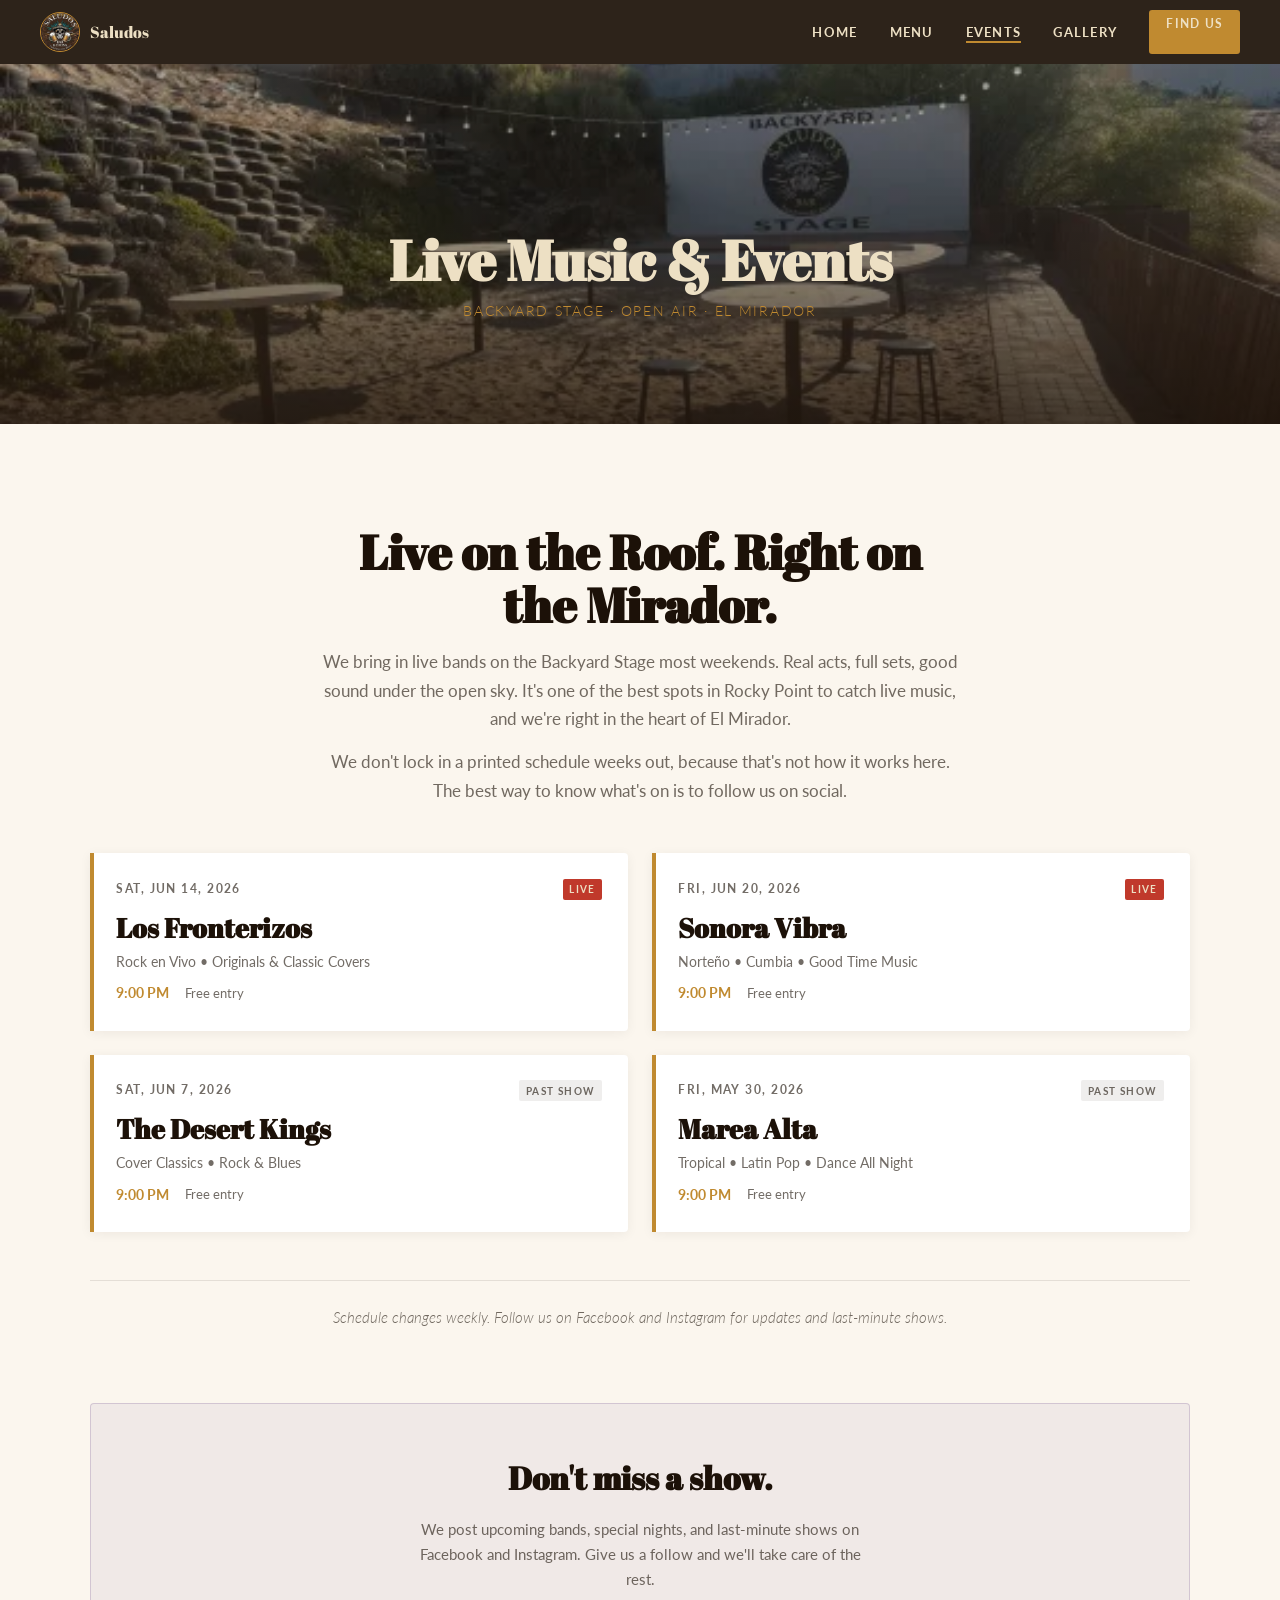
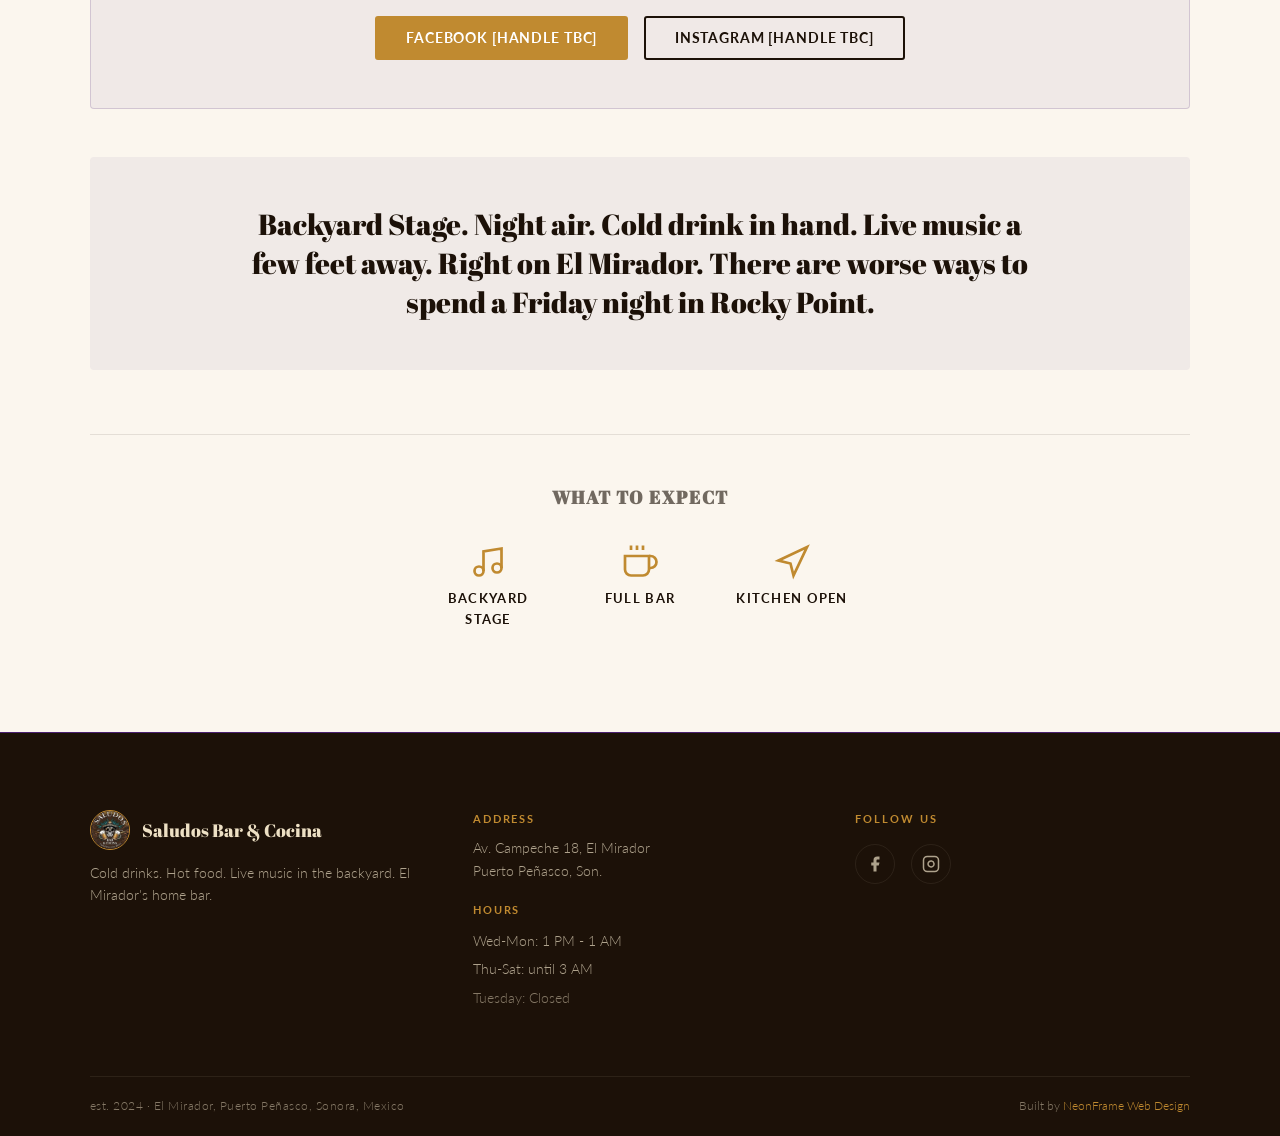
==== events.html @ f307d6cd "Redesign: warm cream theme, new food photos, gallery tab, El Mirador copy, daily specials" ====
<!DOCTYPE html>
<html lang="en">
<head>
  <meta charset="UTF-8">
  <meta name="viewport" content="width=device-width, initial-scale=1.0">
  <title>Live Music &amp; Events | Saludos Bar &amp; Cocina | Puerto Pe&ntilde;asco</title>
  <meta name="description" content="Live bands on the Backyard Stage at Saludos Bar &amp; Cocina on El Mirador. Local acts, full sets, open sky. Rocky Point's best live music spot.">

  <!-- Open Graph -->
  <meta property="og:title" content="Live Music &amp; Events | Saludos Bar &amp; Cocina">
  <meta property="og:description" content="Backyard Stage. Night air. Cold drink in hand. Live music right on El Mirador.">
  <meta property="og:image" content="https://neonframewebdev.github.io/saludos-bar/assets/backyard_stage.webp">
  <meta property="og:url" content="https://neonframewebdev.github.io/saludos-bar/events.html">
  <meta property="og:type" content="website">

  <link rel="icon" type="image/jpeg" href="assets/logo.jpg">
  <link rel="preconnect" href="https://fonts.googleapis.com">
  <link rel="preconnect" href="https://fonts.gstatic.com" crossorigin>
  <link href="https://fonts.googleapis.com/css2?family=Abril+Fatface&family=Lato:wght@300;400;700&display=swap" rel="stylesheet">
  <link rel="stylesheet" href="css/style.css">
</head>
<body>

  <!-- ============================================================
       NAV
       ============================================================ -->
  <header id="navbar" role="banner">
    <div class="nav-inner">
      <a href="index.html" class="nav-logo" aria-label="Saludos Bar &amp; Cocina home">
        <img src="assets/logo.jpg" alt="Saludos logo" width="40" height="40">
        <span class="nav-logo__name">Saludos</span>
      </a>

      <button class="hamburger" id="hamburger" aria-label="Open menu" aria-expanded="false" aria-controls="navLinks">
        <span></span>
        <span></span>
        <span></span>
      </button>

      <ul class="nav-links" id="navLinks" role="list">
        <li><a href="index.html">Home</a></li>
        <li><a href="menu.html">Menu</a></li>
        <li><a href="events.html" class="active">Events</a></li>
        <li><a href="gallery.html">Gallery</a></li>
        <li><a href="find-us.html" class="btn btn--amber">Find Us</a></li>
      </ul>
    </div>
  </header>

  <main style="padding-top: 64px;">

    <!-- ============================================================
         HERO BAND
         ============================================================ -->
    <div class="hero-band hero-band--photo" aria-label="Events page header">
      <div class="hero-band__bg">
        <img
          src="assets/backyard_stage.webp"
          alt="Saludos Backyard Stage with sand, tables, and stage area open to the sky"
          style="object-position: center 40%;"
          width="1600"
          height="900"
        >
      </div>
      <div class="hero-band__overlay" aria-hidden="true"></div>
      <div class="hero-band__content">
        <h1 class="hero-band__title">Live Music &amp; Events</h1>
        <p class="hero-band__sub">Backyard Stage &middot; Open Air &middot; El Mirador</p>
      </div>
    </div>

    <!-- ============================================================
         EVENTS MAIN SECTION
         ============================================================ -->
    <section class="section" aria-label="Upcoming shows">
      <div class="wrap">

        <!-- Intro -->
        <div class="events-intro">
          <h2 class="events-intro__heading appear">Live on the Roof. Right on the Mirador.</h2>
          <p class="events-intro__text appear d-1">
            We bring in live bands on the Backyard Stage most weekends. Real acts, full sets, good sound under the open sky. It's one of the best spots in Rocky Point to catch live music, and we're right in the heart of El Mirador.
          </p>
          <p class="events-intro__text appear d-2">
            We don't lock in a printed schedule weeks out, because that's not how it works here. The best way to know what's on is to follow us on social.
          </p>
        </div>

        <!-- Event cards grid -->
        <div class="events-grid" aria-label="Show schedule">

          <!-- Upcoming: Card 1 -->
          <article class="event-card appear">
            <div class="event-card__top">
              <span class="event-card__date">Sat, Jun 14, 2026</span>
              <span class="event-card__live-badge">LIVE</span>
            </div>
            <h3 class="event-card__band">Los Fronterizos</h3>
            <p class="event-card__genre">Rock en Vivo &bull; Originals &amp; Classic Covers</p>
            <div class="event-card__meta">
              <span class="event-card__time">9:00 PM</span>
              <span class="event-card__cover">Free entry</span>
            </div>
          </article>

          <!-- Upcoming: Card 2 -->
          <article class="event-card appear d-1">
            <div class="event-card__top">
              <span class="event-card__date">Fri, Jun 20, 2026</span>
              <span class="event-card__live-badge">LIVE</span>
            </div>
            <h3 class="event-card__band">Sonora Vibra</h3>
            <p class="event-card__genre">Norte&ntilde;o &bull; Cumbia &bull; Good Time Music</p>
            <div class="event-card__meta">
              <span class="event-card__time">9:00 PM</span>
              <span class="event-card__cover">Free entry</span>
            </div>
          </article>

          <!-- Past: Card 3 -->
          <article class="event-card event-card--past appear d-2">
            <div class="event-card__top">
              <span class="event-card__date">Sat, Jun 7, 2026</span>
              <span class="event-card__past-badge">Past Show</span>
            </div>
            <h3 class="event-card__band">The Desert Kings</h3>
            <p class="event-card__genre">Cover Classics &bull; Rock &amp; Blues</p>
            <div class="event-card__meta">
              <span class="event-card__time">9:00 PM</span>
              <span class="event-card__cover">Free entry</span>
            </div>
          </article>

          <!-- Past: Card 4 -->
          <article class="event-card event-card--past appear d-3">
            <div class="event-card__top">
              <span class="event-card__date">Fri, May 30, 2026</span>
              <span class="event-card__past-badge">Past Show</span>
            </div>
            <h3 class="event-card__band">Marea Alta</h3>
            <p class="event-card__genre">Tropical &bull; Latin Pop &bull; Dance All Night</p>
            <div class="event-card__meta">
              <span class="event-card__time">9:00 PM</span>
              <span class="event-card__cover">Free entry</span>
            </div>
          </article>

        </div>

        <p class="events-footer-note appear">
          Schedule changes weekly. Follow us on Facebook and Instagram for updates and last-minute shows.
        </p>

        <!-- Follow CTA -->
        <div class="follow-cta appear">
          <h3 class="follow-cta__heading">Don't miss a show.</h3>
          <p class="follow-cta__text">
            We post upcoming bands, special nights, and last-minute shows on Facebook and Instagram. Give us a follow and we'll take care of the rest.
          </p>
          <div class="follow-cta__social-row">
            <a href="#" class="btn btn--amber" rel="noopener noreferrer">Facebook [handle TBC]</a>
            <a href="#" class="btn btn--ghost-dark" rel="noopener noreferrer">Instagram [handle TBC]</a>
          </div>
        </div>

        <!-- Atmosphere callout -->
        <div class="atmosphere-callout appear">
          <p class="atmosphere-callout__text">
            Backyard Stage. Night air. Cold drink in hand. Live music a few feet away. Right on El Mirador. There are worse ways to spend a Friday night in Rocky Point.
          </p>
        </div>

        <!-- What to expect strip -->
        <div class="expect-strip">
          <h3 class="expect-strip__heading">What to expect</h3>
          <div class="expect-grid">

            <div class="expect-item appear d-1">
              <svg viewBox="0 0 24 24" fill="none" stroke="currentColor" stroke-width="1.8" aria-hidden="true">
                <path d="M9 18V5l12-2v13"/>
                <circle cx="6" cy="18" r="3"/>
                <circle cx="18" cy="16" r="3"/>
              </svg>
              <span class="expect-item__label">Backyard Stage</span>
            </div>

            <div class="expect-item appear d-2">
              <svg viewBox="0 0 24 24" fill="none" stroke="currentColor" stroke-width="1.8" aria-hidden="true">
                <path d="M18 8h1a4 4 0 0 1 0 8h-1"/>
                <path d="M2 8h16v9a4 4 0 0 1-4 4H6a4 4 0 0 1-4-4V8z"/>
                <line x1="6" y1="1" x2="6" y2="4"/>
                <line x1="10" y1="1" x2="10" y2="4"/>
                <line x1="14" y1="1" x2="14" y2="4"/>
              </svg>
              <span class="expect-item__label">Full Bar</span>
            </div>

            <div class="expect-item appear d-3">
              <svg viewBox="0 0 24 24" fill="none" stroke="currentColor" stroke-width="1.8" aria-hidden="true">
                <path d="M3 11l19-9-9 19-2-8-8-2z"/>
              </svg>
              <span class="expect-item__label">Kitchen Open</span>
            </div>

          </div>
        </div>

      </div>
    </section>

  </main>

  <!-- ============================================================
       FOOTER
       ============================================================ -->
  <footer class="site-footer" role="contentinfo">
    <div class="wrap">
      <div class="footer-grid">
        <div class="footer-brand">
          <div class="footer-brand__logo-row">
            <img src="assets/logo.jpg" alt="Saludos Bar &amp; Cocina logo" width="40" height="40">
            <span class="footer-brand__name">Saludos Bar &amp; Cocina</span>
          </div>
          <p class="footer-brand__tagline">Cold drinks. Hot food. Live music in the backyard. El Mirador's home bar.</p>
        </div>
        <div class="footer-info">
          <span class="footer-info__label">Address</span>
          <p class="footer-info__text">Av. Campeche 18, El Mirador<br>Puerto Pe&ntilde;asco, Son.</p>
          <span class="footer-info__label">Hours</span>
          <ul class="footer-info__hours-list">
            <li>Wed-Mon: 1 PM - 1 AM</li>
            <li>Thu-Sat: until 3 AM</li>
            <li class="closed">Tuesday: Closed</li>
          </ul>
        </div>
        <div class="footer-social">
          <span class="footer-social__label">Follow Us</span>
          <div class="footer-social__links">
            <a href="#" class="footer-social__link" aria-label="Facebook" rel="noopener noreferrer">
              <svg viewBox="0 0 24 24" fill="currentColor" aria-hidden="true"><path d="M18 2h-3a5 5 0 0 0-5 5v3H7v4h3v8h4v-8h3l1-4h-4V7a1 1 0 0 1 1-1h3z"/></svg>
            </a>
            <a href="#" class="footer-social__link" aria-label="Instagram" rel="noopener noreferrer">
              <svg viewBox="0 0 24 24" fill="none" stroke="currentColor" stroke-width="2" aria-hidden="true"><rect x="2" y="2" width="20" height="20" rx="5" ry="5"/><path d="M16 11.37A4 4 0 1 1 12.63 8 4 4 0 0 1 16 11.37z"/><line x1="17.5" y1="6.5" x2="17.51" y2="6.5"/></svg>
            </a>
          </div>
        </div>
      </div>
      <div class="footer-bottom">
        <span class="footer-bottom__copy">est. 2024 &middot; El Mirador, Puerto Pe&ntilde;asco, Sonora, Mexico</span>
        <span class="footer-bottom__built">Built by <a href="https://neonframewebdesign.com" target="_blank" rel="noopener noreferrer">NeonFrame Web Design</a></span>
      </div>
    </div>
  </footer>

  <script src="js/main.js"></script>
</body>
</html>
---- css/style.css ----
/* ================================================================
   SALUDOS BAR & COCINA — style.css
   Puerto Peñasco, Sonora
   Warm, bright, unpretentious. Rooftop live music venue.
   Mobile-first. 320px -> 1440px+.
   ================================================================ */

/* ── DESIGN TOKENS ──────────────────────────────────────────── */

:root {
  /* Brand palette */
  --amber:        #C08A30;
  --amber-bright: #D4A044;
  --bg:           #1C1108;   /* dark — hero, footer, nav, atmosphere */
  --bg-light:     #FBF6EE;   /* warm cream — body, content sections  */
  --bg-card:      rgba(28, 17, 8, 0.85);
  --purple:       #4A2070;
  --purple-light: #7B3DB5;
  --cream:        #EDE0C4;   /* text on dark backgrounds             */
  --cream-dim:    rgba(237, 224, 196, 0.70);
  --cream-faint:  rgba(237, 224, 196, 0.50);
  --text-dark:    #1C1108;   /* body text on light backgrounds       */
  --text-muted:   rgba(28, 17, 8, 0.62);
  --border-light: rgba(28, 17, 8, 0.10);
  --red:          #C0392B;
  --border:       rgba(237, 224, 196, 0.08);

  /* Typography */
  --f-display:    'Abril Fatface', Georgia, serif;
  --f-body:       'Lato', system-ui, sans-serif;

  /* Spacing */
  --wrap-max:     1180px;
  --section-py:   clamp(4rem, 8vw, 7rem);
}

/* ── RESET ──────────────────────────────────────────────────── */

*, *::before, *::after {
  margin: 0;
  padding: 0;
  box-sizing: border-box;
}

html {
  scroll-behavior: smooth;
  scroll-padding-top: 72px;
  background: var(--bg-light);
}

body {
  font-family: var(--f-body);
  font-weight: 400;
  background: var(--bg-light);
  color: var(--text-dark);
  line-height: 1.65;
  -webkit-font-smoothing: antialiased;
  text-rendering: optimizeLegibility;
  overflow-x: hidden;
  opacity: 0;
  animation: page-fade-in 0.3s ease 0.05s forwards;
}

@keyframes page-fade-in {
  to { opacity: 1; }
}

img { max-width: 100%; height: auto; display: block; }

a { color: var(--amber); text-decoration: none; transition: color 0.2s; }
a:hover { color: var(--text-dark); }

/* ── COMMON PATTERNS ───────────────────────────────────────── */

.wrap {
  width: 100%;
  max-width: var(--wrap-max);
  margin: 0 auto;
  padding: 0 clamp(1.2rem, 4vw, 2.5rem);
}

.section {
  padding: var(--section-py) 0;
  position: relative;
}

/* CSS noise grain overlay */
.grain::before {
  content: '';
  position: absolute;
  inset: 0;
  background-image: url("data:image/svg+xml,%3Csvg viewBox='0 0 256 256' xmlns='http://www.w3.org/2000/svg'%3E%3Cfilter id='n'%3E%3CfeTurbulence type='fractalNoise' baseFrequency='0.85' numOctaves='4' stitchTiles='stitch'/%3E%3CfeColorMatrix values='0 0 0 0 1  0 0 0 0 1  0 0 0 0 1  0 0 0 0.5 0'/%3E%3C/filter%3E%3Crect width='100%25' height='100%25' filter='url(%23n)'/%3E%3C/svg%3E");
  background-size: 220px 220px;
  opacity: 0.035;
  mix-blend-mode: overlay;
  pointer-events: none;
  z-index: 1;
}

.grain > * { position: relative; z-index: 2; }

/* ── SCROLL REVEAL ──────────────────────────────────────────── */

.appear {
  opacity: 0;
  transform: translateY(24px);
  transition: opacity 0.55s ease, transform 0.55s ease;
}

.appear.is-visible {
  opacity: 1;
  transform: translateY(0);
}

.d-1 { transition-delay: 0.08s; }
.d-2 { transition-delay: 0.16s; }
.d-3 { transition-delay: 0.24s; }

/* ── BUTTONS ────────────────────────────────────────────────── */

.btn {
  display: inline-block;
  font-family: var(--f-body);
  font-weight: 700;
  font-size: 0.9rem;
  letter-spacing: 0.06em;
  text-transform: uppercase;
  padding: 0.8em 2em;
  border-radius: 3px;
  cursor: pointer;
  transition: background 0.2s ease, color 0.2s ease, border-color 0.2s ease;
  min-height: 44px;
  line-height: 1.2;
  text-align: center;
}

.btn--amber {
  background: var(--amber);
  color: #fff;
  border: 2px solid var(--amber);
}

.btn--amber:hover {
  background: var(--amber-bright);
  border-color: var(--amber-bright);
  color: #fff;
}

.btn--ghost {
  background: transparent;
  color: var(--cream);
  border: 2px solid var(--cream);
}

.btn--ghost:hover {
  background: rgba(237, 224, 196, 0.08);
  color: var(--cream);
}

/* Ghost button on light backgrounds */
.btn--ghost-dark {
  background: transparent;
  color: var(--text-dark);
  border: 2px solid var(--text-dark);
}

.btn--ghost-dark:hover {
  background: rgba(28, 17, 8, 0.06);
  color: var(--text-dark);
}

/* ── PAGE LOADER (index.html only) ─────────────────────────── */

#loader {
  position: fixed;
  inset: 0;
  background: var(--bg);
  display: flex;
  flex-direction: column;
  align-items: center;
  justify-content: center;
  gap: 2rem;
  z-index: 9999;
  transition: opacity 0.4s ease;
}

#loader.done {
  opacity: 0;
  pointer-events: none;
}

.loader__logo {
  width: 120px;
  height: 120px;
  border-radius: 50%;
  border: 2px solid var(--amber);
  object-fit: cover;
  opacity: 0;
  animation: loader-logo-in 0.4s ease 0.15s forwards;
}

@keyframes loader-logo-in {
  to { opacity: 1; }
}

.loader__bar-track {
  width: 160px;
  height: 2px;
  background: rgba(192, 138, 48, 0.2);
  border-radius: 2px;
  overflow: hidden;
}

.loader__bar-fill {
  height: 100%;
  width: 0;
  background: var(--amber);
  border-radius: 2px;
  animation: loader-bar 0.8s ease 0.3s forwards;
}

@keyframes loader-bar {
  to { width: 100%; }
}


/* ================================================================
   NAV
   ================================================================ */

#navbar {
  position: fixed;
  inset: 0 0 auto 0;
  z-index: 500;
  height: 64px;
  background: rgba(28, 17, 8, 0.92);
  backdrop-filter: blur(12px);
  -webkit-backdrop-filter: blur(12px);
  border-bottom: 1px solid transparent;
  transition: background 0.3s, border-color 0.3s;
}

#navbar.scrolled {
  background: rgba(28, 17, 8, 0.97);
  border-bottom-color: var(--border);
}

.nav-inner {
  max-width: 1280px;
  margin: 0 auto;
  padding: 0 clamp(1.2rem, 4vw, 2.5rem);
  height: 100%;
  display: flex;
  align-items: center;
  justify-content: space-between;
  gap: 1.5rem;
}

/* Logo mark */
.nav-logo {
  display: flex;
  align-items: center;
  gap: 0.65rem;
  flex-shrink: 0;
}

.nav-logo img {
  width: 40px;
  height: 40px;
  border-radius: 50%;
  border: 1px solid var(--amber);
  object-fit: cover;
  display: block;
}

.nav-logo__name {
  font-family: var(--f-display);
  font-size: 1rem;
  color: var(--cream);
  white-space: nowrap;
  line-height: 1;
}

/* Desktop links */
.nav-links {
  list-style: none;
  display: flex;
  align-items: center;
  gap: clamp(1.2rem, 2.5vw, 2rem);
}

.nav-links a {
  font-family: var(--f-body);
  font-weight: 700;
  font-size: 0.8rem;
  letter-spacing: 0.1em;
  text-transform: uppercase;
  color: var(--cream);
  position: relative;
  padding-bottom: 3px;
  transition: color 0.2s;
}

.nav-links a::after {
  content: '';
  position: absolute;
  inset: auto 0 0 0;
  height: 2px;
  background: var(--amber);
  transform-origin: right;
  transform: scaleX(0);
  transition: transform 0.25s ease;
}

.nav-links a:hover {
  color: var(--amber);
}

.nav-links a.active {
  color: var(--cream);
}

.nav-links a.active::after {
  transform: scaleX(1);
  transform-origin: left;
}

.nav-links .btn--amber {
  padding: 0.45em 1.2em;
  font-size: 0.78rem;
}

/* Hamburger */
.hamburger {
  display: none;
  flex-direction: column;
  gap: 5px;
  background: none;
  border: none;
  cursor: pointer;
  padding: 8px;
  min-width: 44px;
  min-height: 44px;
  align-items: center;
  justify-content: center;
}

.hamburger span {
  display: block;
  width: 24px;
  height: 2px;
  background: var(--cream);
  transition: transform 0.3s, opacity 0.3s;
}

.hamburger.active span:nth-child(1) { transform: translateY(7px) rotate(45deg); }
.hamburger.active span:nth-child(2) { opacity: 0; }
.hamburger.active span:nth-child(3) { transform: translateY(-7px) rotate(-45deg); }

/* Mobile nav */
@media (max-width: 767px) {
  #navbar { height: 56px; }

  .hamburger { display: flex; }

  .nav-logo__name { display: none; }

  .nav-links {
    position: absolute;
    top: 56px;
    left: 0;
    right: 0;
    background: var(--bg);
    flex-direction: column;
    gap: 0;
    padding: 0;
    max-height: 0;
    overflow: hidden;
    transition: max-height 0.35s ease, padding 0.35s ease;
    border-bottom: 1px solid var(--border);
  }

  .nav-links.open {
    max-height: 440px;
    padding: 0.5rem 0 1rem;
  }

  .nav-links li {
    width: 100%;
    text-align: center;
  }

  .nav-links a {
    display: block;
    padding: 0.9rem 1.5rem;
    font-size: 0.9rem;
    min-height: 48px;
    line-height: 48px;
    padding-top: 0;
    padding-bottom: 0;
  }

  .nav-links a::after { display: none; }

  .nav-links .btn--amber {
    margin: 0.5rem auto 0;
    display: inline-block;
    line-height: 1.2;
    min-height: 44px;
    padding: 0.75em 2em;
  }
}


/* ================================================================
   HERO (index.html)
   ================================================================ */

.hero {
  position: relative;
  height: 100vh;
  min-height: 560px;
  overflow: hidden;
  isolation: isolate;
  display: flex;
  align-items: flex-end;
  justify-content: center;
  padding-bottom: clamp(3rem, 7vh, 6rem);
}

.hero__bg {
  position: absolute;
  inset: 0;
  z-index: 0;
}

.hero__bg img {
  width: 100%;
  height: 100%;
  object-fit: cover;
  object-position: center 30%;
  will-change: transform;
}

.hero__overlay {
  position: absolute;
  inset: 0;
  z-index: 1;
  background: linear-gradient(
    to top,
    rgba(28, 17, 8, 0.88) 0%,
    rgba(28, 17, 8, 0.45) 40%,
    rgba(28, 17, 8, 0.15) 80%,
    transparent 100%
  );
  pointer-events: none;
}

.hero__content {
  position: relative;
  z-index: 2;
  text-align: center;
  max-width: 720px;
  padding: 0 clamp(1.2rem, 4vw, 2.5rem);
}

.hero__eyebrow {
  font-family: var(--f-body);
  font-weight: 700;
  font-size: 0.75rem;
  letter-spacing: 0.22em;
  text-transform: uppercase;
  color: var(--amber);
  margin-bottom: 0.8rem;
  display: block;
}

.hero__headline {
  font-family: var(--f-display);
  font-size: clamp(2.8rem, 8vw, 4.5rem);
  line-height: 1.1;
  color: var(--cream);
  margin-bottom: 1rem;
}

.hero__sub {
  font-family: var(--f-body);
  font-weight: 400;
  font-size: clamp(1rem, 2vw, 1.15rem);
  color: rgba(237, 224, 196, 0.85);
  margin-bottom: 2rem;
  max-width: 44ch;
  margin-left: auto;
  margin-right: auto;
}

.hero__cta-row {
  display: flex;
  flex-wrap: wrap;
  gap: 1rem;
  justify-content: center;
}

@media (max-width: 479px) {
  .hero__cta-row .btn {
    width: 100%;
  }
}


/* ================================================================
   HERO BAND (interior pages: 40vh or 30vh)
   ================================================================ */

.hero-band {
  position: relative;
  overflow: hidden;
  isolation: isolate;
  display: flex;
  align-items: center;
  justify-content: center;
  text-align: center;
  padding-top: 64px; /* nav offset */
}

.hero-band--photo { height: 40vh; min-height: 280px; }
.hero-band--flat  { height: 30vh; min-height: 220px; }

.hero-band__bg {
  position: absolute;
  inset: 0;
  z-index: 0;
}

.hero-band__bg img {
  width: 100%;
  height: 100%;
  object-fit: cover;
}

.hero-band__overlay {
  position: absolute;
  inset: 0;
  z-index: 1;
  background: linear-gradient(
    to top,
    rgba(28, 17, 8, 0.82) 0%,
    rgba(28, 17, 8, 0.48) 50%,
    rgba(28, 17, 8, 0.28) 100%
  );
  pointer-events: none;
}

.hero-band__content {
  position: relative;
  z-index: 2;
  padding: 0 clamp(1.2rem, 4vw, 2.5rem);
}

.hero-band__title {
  font-family: var(--f-display);
  font-size: clamp(2.2rem, 6vw, 3.5rem);
  color: var(--cream);
  line-height: 1.1;
  margin-bottom: 0.5rem;
}

.hero-band__sub {
  font-family: var(--f-body);
  font-weight: 300;
  font-size: 0.9rem;
  letter-spacing: 0.12em;
  text-transform: uppercase;
  color: var(--amber);
}

/* Flat hero band (Find Us) */
.hero-band--flat {
  background: var(--bg);
}

.hero-band--flat .hero-band__title {
  padding-top: 0;
}


/* ================================================================
   SECTION: INTRO (home)
   ================================================================ */

.intro-section {
  background: var(--bg-light);
  text-align: center;
}

.intro-section .wrap {
  max-width: 680px;
}

.intro__text {
  font-family: var(--f-body);
  font-weight: 400;
  font-size: clamp(1rem, 1.6vw, 1.1rem);
  color: var(--text-dark);
  line-height: 1.75;
  margin-bottom: 1.2rem;
}

.intro__toast {
  font-family: var(--f-display);
  font-size: clamp(1.8rem, 4vw, 2.4rem);
  color: var(--amber);
  margin-top: 2rem;
  display: block;
}


/* ================================================================
   SECTION: FEATURES STRIP ("The Good Stuff")
   ================================================================ */

.features-section {
  background: #F2E9D8;
}

.features-section__heading {
  font-family: var(--f-display);
  font-size: clamp(1.6rem, 3.5vw, 2.2rem);
  color: var(--text-dark);
  text-align: center;
  margin-bottom: 2.5rem;
}

.features-grid {
  display: grid;
  grid-template-columns: 1fr;
  gap: 1.5rem;
}

@media (min-width: 768px) {
  .features-grid {
    grid-template-columns: repeat(3, 1fr);
  }
}

.feature-card {
  background: #fff;
  border-left: 3px solid var(--amber);
  padding: 1.8rem 1.6rem;
  border-radius: 0 4px 4px 0;
  box-shadow: 0 2px 12px rgba(28,17,8,0.06);
}

.feature-card:hover {
  border-left-color: var(--amber-bright);
}

.feature-card__icon {
  width: 40px;
  height: 40px;
  margin-bottom: 1rem;
  color: var(--amber);
}

.feature-card__title {
  font-family: var(--f-display);
  font-size: 1.25rem;
  color: var(--text-dark);
  margin-bottom: 0.6rem;
  line-height: 1.2;
}

.feature-card__text {
  font-family: var(--f-body);
  font-weight: 400;
  font-size: 0.95rem;
  color: var(--text-muted);
  line-height: 1.65;
}


/* ================================================================
   SECTION: ATMOSPHERE SPLIT (home) — stays dark
   ================================================================ */

.atmosphere-section {
  background: var(--bg);
}

.atmosphere-grid {
  display: grid;
  grid-template-columns: 1fr;
  gap: 0;
}

@media (min-width: 768px) {
  .atmosphere-grid {
    grid-template-columns: 1fr 1fr;
    align-items: stretch;
  }
}

.atmosphere-photo {
  overflow: hidden;
  position: relative;
}

.atmosphere-photo img {
  width: 100%;
  height: 280px;
  object-fit: cover;
  filter: saturate(1.1);
  display: block;
}

@media (min-width: 768px) {
  .atmosphere-photo img {
    height: 100%;
    min-height: 420px;
  }
}

.atmosphere-text {
  background: var(--bg);
  padding: clamp(2.5rem, 5vw, 4rem) clamp(1.5rem, 4vw, 3.5rem);
  display: flex;
  flex-direction: column;
  justify-content: center;
}

.atmosphere-text__overline {
  font-family: var(--f-body);
  font-weight: 700;
  font-size: 0.7rem;
  letter-spacing: 0.22em;
  text-transform: uppercase;
  color: var(--amber);
  margin-bottom: 0.75rem;
  display: block;
}

.atmosphere-text__heading {
  font-family: var(--f-display);
  font-size: clamp(1.8rem, 3.5vw, 2.6rem);
  color: var(--cream);
  line-height: 1.1;
  margin-bottom: 1.2rem;
}

.atmosphere-text p {
  font-family: var(--f-body);
  font-weight: 400;
  font-size: clamp(0.95rem, 1.4vw, 1rem);
  color: var(--cream-dim);
  line-height: 1.7;
  margin-bottom: 0.9rem;
}

.atmosphere-text p:last-child { margin-bottom: 0; }


/* ================================================================
   SECTION: FOOD PREVIEW (home)
   ================================================================ */

.food-preview-section {
  background: var(--bg-light);
}

.food-preview-section__heading {
  font-family: var(--f-display);
  font-size: clamp(1.8rem, 4vw, 2.8rem);
  color: var(--text-dark);
  text-align: center;
  margin-bottom: 2rem;
}

/* Desktop: 3-column grid */
.food-preview-grid {
  display: grid;
  grid-template-columns: repeat(3, 1fr);
  gap: 12px;
}

/* Mobile: horizontal scroll */
@media (max-width: 767px) {
  .food-preview-grid {
    display: flex;
    overflow-x: auto;
    scroll-snap-type: x mandatory;
    -webkit-overflow-scrolling: touch;
    gap: 12px;
    padding-bottom: 0.5rem;
  }

  .food-preview-grid::-webkit-scrollbar { height: 4px; }
  .food-preview-grid::-webkit-scrollbar-track { background: var(--border-light); }
  .food-preview-grid::-webkit-scrollbar-thumb { background: var(--amber); border-radius: 2px; }
}

.food-card {
  flex: 0 0 80vw;
  scroll-snap-align: start;
  overflow: hidden;
  border-radius: 4px;
  cursor: default;
}

@media (min-width: 768px) {
  .food-card {
    flex: unset;
    aspect-ratio: 4 / 3;
  }
}

.food-card__img-wrap {
  overflow: hidden;
  aspect-ratio: 4 / 3;
  border-radius: 4px;
}

.food-card__img-wrap img {
  width: 100%;
  height: 100%;
  object-fit: cover;
  transition: transform 0.3s ease;
}

.food-card:hover .food-card__img-wrap img {
  transform: scale(1.04);
}

.food-preview-cta {
  text-align: center;
  margin-top: 2rem;
}


/* ================================================================
   SECTION: LIVE MUSIC TEASER (home) — stays dark
   ================================================================ */

.music-teaser-section {
  position: relative;
  background: var(--bg);
  overflow: hidden;
  isolation: isolate;
}

.music-teaser-section::before {
  content: '';
  position: absolute;
  inset: 0;
  background: rgba(74, 32, 112, 0.15);
  z-index: 0;
}

.music-teaser-section > * { position: relative; z-index: 1; }

.music-teaser__overline {
  display: block;
  font-family: var(--f-body);
  font-weight: 700;
  font-size: 0.72rem;
  letter-spacing: 0.22em;
  text-transform: uppercase;
  color: var(--amber);
  text-align: center;
  margin-bottom: 0.75rem;
}

.music-teaser__heading {
  font-family: var(--f-display);
  font-size: clamp(2rem, 5vw, 3.4rem);
  color: var(--cream);
  text-align: center;
  margin-bottom: 2.5rem;
  line-height: 1.15;
}

.music-photo-row {
  display: flex;
  gap: 12px;
  margin-bottom: 2.5rem;
}

@media (max-width: 479px) {
  .music-photo-row {
    flex-direction: column;
  }
}

.music-photo-row__item {
  flex: 1;
  overflow: hidden;
  border-radius: 4px;
  border: 1px solid rgba(192, 138, 48, 0.30);
}

.music-photo-row__item img {
  width: 100%;
  aspect-ratio: 4 / 3;
  object-fit: cover;
  display: block;
}

.music-teaser__cta {
  text-align: center;
}


/* ================================================================
   SECTION: FIND US STRIP (home)
   ================================================================ */

.find-strip-section {
  background: #F2E9D8;
}

.find-strip-grid {
  display: grid;
  grid-template-columns: 1fr;
  gap: 2.5rem;
  align-items: start;
}

@media (min-width: 768px) {
  .find-strip-grid {
    grid-template-columns: 1fr 1fr;
    align-items: center;
  }
}

.find-strip__info-label {
  font-family: var(--f-body);
  font-weight: 700;
  font-size: 0.7rem;
  letter-spacing: 0.18em;
  text-transform: uppercase;
  color: var(--amber);
  margin-bottom: 0.4rem;
  display: block;
}

.find-strip__address {
  font-family: var(--f-body);
  font-weight: 400;
  font-size: 1rem;
  color: var(--text-dark);
  line-height: 1.55;
  margin-bottom: 1.2rem;
}

.find-strip__hours {
  font-family: var(--f-body);
  font-weight: 300;
  font-size: 0.92rem;
  color: var(--text-muted);
  line-height: 1.7;
}

.find-strip__map-wrap {
  overflow: hidden;
  border-radius: 6px;
  border: 1px solid var(--border-light);
}

.find-strip__map-wrap iframe {
  width: 100%;
  height: 300px;
  display: block;
  border: none;
  filter: grayscale(20%) invert(5%);
}

.find-strip__directions {
  display: inline-block;
  margin-top: 0.75rem;
  font-family: var(--f-body);
  font-weight: 700;
  font-size: 0.85rem;
  letter-spacing: 0.08em;
  text-transform: uppercase;
  color: var(--amber);
}

.find-strip__directions:hover { color: var(--text-dark); }


/* ================================================================
   FOOTER — stays dark
   ================================================================ */

.site-footer {
  background: var(--bg);
  border-top: 1px solid var(--purple);
  padding: clamp(3rem, 6vw, 5rem) 0 0;
}

.footer-grid {
  display: grid;
  grid-template-columns: 1fr;
  gap: 2.5rem;
  padding-bottom: clamp(2.5rem, 5vw, 4rem);
}

@media (min-width: 768px) {
  .footer-grid {
    grid-template-columns: 1fr 1fr 1fr;
    gap: 3rem;
  }
}

/* Left: brand */
.footer-brand {
  display: flex;
  flex-direction: column;
  gap: 0.75rem;
}

.footer-brand__logo-row {
  display: flex;
  align-items: center;
  gap: 0.75rem;
}

.footer-brand__logo-row img {
  width: 40px;
  height: 40px;
  border-radius: 50%;
  border: 1px solid var(--amber);
  object-fit: cover;
}

.footer-brand__name {
  font-family: var(--f-display);
  font-size: 1.1rem;
  color: var(--cream);
  line-height: 1.2;
}

.footer-brand__tagline {
  font-family: var(--f-body);
  font-weight: 300;
  font-size: 0.9rem;
  color: var(--cream-dim);
  line-height: 1.55;
}

/* Center: info */
.footer-info {}

.footer-info__label {
  font-family: var(--f-body);
  font-weight: 700;
  font-size: 0.68rem;
  letter-spacing: 0.18em;
  text-transform: uppercase;
  color: var(--amber);
  margin-bottom: 0.5rem;
  display: block;
  margin-top: 1.2rem;
}

.footer-info__label:first-child { margin-top: 0; }

.footer-info__text {
  font-family: var(--f-body);
  font-weight: 300;
  font-size: 0.9rem;
  color: var(--cream-dim);
  line-height: 1.6;
}

.footer-info__hours-list {
  list-style: none;
  font-family: var(--f-body);
  font-weight: 300;
  font-size: 0.88rem;
  color: var(--cream-dim);
  line-height: 2;
}

.footer-info__hours-list .closed {
  color: var(--cream-faint);
}

/* Right: social */
.footer-social {}

.footer-social__label {
  font-family: var(--f-body);
  font-weight: 700;
  font-size: 0.68rem;
  letter-spacing: 0.18em;
  text-transform: uppercase;
  color: var(--amber);
  margin-bottom: 1rem;
  display: block;
}

.footer-social__links {
  display: flex;
  gap: 1rem;
}

.footer-social__link {
  display: flex;
  align-items: center;
  justify-content: center;
  width: 40px;
  height: 40px;
  border: 1px solid var(--border);
  border-radius: 50%;
  color: var(--cream-dim);
  transition: color 0.2s, border-color 0.2s;
}

.footer-social__link:hover {
  color: var(--amber);
  border-color: var(--amber);
}

.footer-social__link svg {
  width: 18px;
  height: 18px;
}

/* Bottom strip */
.footer-bottom {
  border-top: 1px solid var(--border);
  padding: 1.2rem 0;
  display: flex;
  flex-wrap: wrap;
  align-items: center;
  justify-content: space-between;
  gap: 0.5rem;
}

.footer-bottom__copy {
  font-family: var(--f-body);
  font-weight: 300;
  font-size: 0.78rem;
  color: var(--cream-faint);
  letter-spacing: 0.04em;
}

.footer-bottom__built {
  font-family: var(--f-body);
  font-weight: 300;
  font-size: 0.78rem;
  color: var(--cream-faint);
}

.footer-bottom__built a {
  color: var(--amber);
}

.footer-bottom__built a:hover { color: var(--cream); }


/* ================================================================
   PAGE: MENU (menu.html)
   ================================================================ */

/* Anchor jump nav */
.menu-jump {
  background: #F5EDF8;
  border-bottom: 1px solid var(--border-light);
  padding: 0;
  position: sticky;
  top: 64px;
  z-index: 100;
}

@media (max-width: 767px) {
  .menu-jump { top: 56px; }
}

.menu-jump__inner {
  display: flex;
  justify-content: center;
  gap: 0;
}

.menu-jump__link {
  display: block;
  font-family: var(--f-body);
  font-weight: 700;
  font-size: 0.78rem;
  letter-spacing: 0.12em;
  text-transform: uppercase;
  color: var(--text-muted);
  padding: 0.85rem 2rem;
  border-bottom: 2px solid transparent;
  transition: color 0.2s, border-color 0.2s;
  min-height: 44px;
  line-height: 1;
  display: flex;
  align-items: center;
}

.menu-jump__link:hover,
.menu-jump__link.active {
  color: var(--amber);
  border-bottom-color: var(--amber);
}

/* Menu section heading */
.menu-cat-heading {
  font-family: var(--f-display);
  font-size: clamp(1.6rem, 3vw, 2.2rem);
  color: var(--text-dark);
  margin-bottom: 0.5rem;
  position: relative;
  display: inline-block;
}

.menu-cat-heading::after {
  content: '';
  display: block;
  width: 60px;
  height: 2px;
  background: var(--amber);
  margin-top: 0.4rem;
}

.menu-cat-intro {
  font-family: var(--f-body);
  font-weight: 300;
  font-size: 0.95rem;
  color: var(--text-muted);
  margin-bottom: 1.8rem;
  line-height: 1.65;
  max-width: 52ch;
}

/* Category photo */
.menu-cat-photo {
  width: 100%;
  aspect-ratio: 16 / 9;
  overflow: hidden;
  border-radius: 6px;
  margin-bottom: 1.8rem;
}

.menu-cat-photo img {
  width: 100%;
  height: 100%;
  object-fit: cover;
  transition: transform 0.3s ease;
}

.menu-cat-photo:hover img {
  transform: scale(1.04);
}

/* Menu items grid */
.menu-items-grid {
  display: grid;
  grid-template-columns: 1fr;
  gap: 0;
}

@media (min-width: 768px) {
  .menu-items-grid {
    grid-template-columns: 1fr 1fr;
    gap: 0 3rem;
  }
}

/* Single menu item */
.menu-item {
  display: flex;
  justify-content: space-between;
  align-items: baseline;
  gap: 1rem;
  padding: 1rem 0;
  border-bottom: 1px solid var(--border-light);
}

.menu-item:last-child { border-bottom: none; }

.menu-item__info { flex: 1; }

.menu-item__name {
  font-family: var(--f-body);
  font-weight: 700;
  font-size: 0.98rem;
  color: var(--text-dark);
  line-height: 1.3;
}

.menu-item__desc {
  font-family: var(--f-body);
  font-weight: 400;
  font-size: 0.84rem;
  color: var(--text-muted);
  margin-top: 0.2rem;
  line-height: 1.4;
}

.menu-item__price {
  font-family: var(--f-body);
  font-weight: 700;
  font-size: 0.95rem;
  color: var(--amber);
  white-space: nowrap;
  flex-shrink: 0;
}

/* Section divider */
.menu-section-divider {
  display: block;
  width: 100%;
  height: 3px;
  background: var(--purple);
  margin: clamp(3rem, 6vw, 5rem) 0;
  opacity: 0.2;
}

/* Specials note */
.menu-specials-note {
  font-family: var(--f-body);
  font-style: italic;
  font-weight: 400;
  font-size: 0.92rem;
  color: var(--text-muted);
  text-align: center;
  margin-top: 3rem;
  padding: 1.5rem;
  border-top: 1px solid var(--border-light);
}

/* Daily specials callout */
.specials-callout {
  background: #FFF4E0;
  border-left: 4px solid var(--amber);
  border-radius: 0 6px 6px 0;
  padding: 1.5rem 2rem;
  margin-bottom: 3rem;
}

.specials-callout__heading {
  font-family: var(--f-display);
  font-size: 1.3rem;
  color: var(--text-dark);
  margin-bottom: 0.75rem;
}

.specials-callout__list {
  list-style: none;
  display: flex;
  flex-direction: column;
  gap: 0.4rem;
}

.specials-callout__list li {
  font-family: var(--f-body);
  font-size: 0.95rem;
  color: var(--text-muted);
  line-height: 1.5;
}

.specials-callout__list strong {
  color: var(--text-dark);
  font-weight: 700;
}


/* ================================================================
   PAGE: EVENTS (events.html)
   ================================================================ */

.events-intro {
  max-width: 640px;
  margin: 0 auto;
  text-align: center;
}

.events-intro__heading {
  font-family: var(--f-display);
  font-size: clamp(2rem, 4.5vw, 3rem);
  color: var(--text-dark);
  margin-bottom: 1rem;
  line-height: 1.1;
}

.events-intro__text {
  font-family: var(--f-body);
  font-weight: 400;
  font-size: clamp(0.95rem, 1.5vw, 1.05rem);
  color: var(--text-muted);
  line-height: 1.7;
  margin-bottom: 0.9rem;
}

/* Events grid */
.events-grid {
  display: grid;
  grid-template-columns: 1fr;
  gap: 1.5rem;
  margin-top: 3rem;
}

@media (min-width: 768px) {
  .events-grid {
    grid-template-columns: 1fr 1fr;
  }
}

/* Event card */
.event-card {
  background: #fff;
  border-left: 4px solid var(--amber);
  padding: 1.6rem 1.6rem 1.6rem 1.4rem;
  border-radius: 0 4px 4px 0;
  position: relative;
  transition: border-color 0.25s;
  box-shadow: 0 2px 12px rgba(28,17,8,0.06);
}

.event-card:hover {
  border-left-color: var(--amber-bright);
}

.event-card--past {
  opacity: 0.55;
}

.event-card__top {
  display: flex;
  align-items: flex-start;
  justify-content: space-between;
  gap: 0.5rem;
  margin-bottom: 0.75rem;
}

.event-card__date {
  font-family: var(--f-body);
  font-weight: 700;
  font-size: 0.75rem;
  letter-spacing: 0.12em;
  text-transform: uppercase;
  color: var(--text-muted);
}

.event-card__live-badge {
  background: var(--red);
  color: var(--cream);
  font-family: var(--f-body);
  font-weight: 700;
  font-size: 0.62rem;
  letter-spacing: 0.15em;
  text-transform: uppercase;
  padding: 0.25em 0.65em;
  border-radius: 2px;
  flex-shrink: 0;
}

.event-card__past-badge {
  background: rgba(28, 17, 8, 0.07);
  color: var(--text-muted);
  font-family: var(--f-body);
  font-weight: 700;
  font-size: 0.62rem;
  letter-spacing: 0.15em;
  text-transform: uppercase;
  padding: 0.25em 0.65em;
  border-radius: 2px;
  flex-shrink: 0;
}

.event-card__band {
  font-family: var(--f-display);
  font-size: clamp(1.35rem, 2.5vw, 1.7rem);
  color: var(--text-dark);
  line-height: 1.15;
  margin-bottom: 0.4rem;
}

.event-card__genre {
  font-family: var(--f-body);
  font-weight: 400;
  font-size: 0.88rem;
  color: var(--text-muted);
  margin-bottom: 0.6rem;
}

.event-card__meta {
  display: flex;
  align-items: center;
  gap: 1rem;
  flex-wrap: wrap;
}

.event-card__time {
  font-family: var(--f-body);
  font-weight: 700;
  font-size: 0.85rem;
  color: var(--amber);
}

.event-card__cover {
  font-family: var(--f-body);
  font-weight: 400;
  font-size: 0.82rem;
  color: var(--text-muted);
}

/* Events footer note */
.events-footer-note {
  font-family: var(--f-body);
  font-style: italic;
  font-weight: 300;
  font-size: 0.95rem;
  color: var(--text-muted);
  text-align: center;
  margin-top: 3rem;
  padding: 1.5rem;
  border-top: 1px solid var(--border-light);
  line-height: 1.7;
}

/* Follow CTA block */
.follow-cta {
  background: rgba(74, 32, 112, 0.06);
  border: 1px solid rgba(74, 32, 112, 0.18);
  border-radius: 4px;
  padding: clamp(2rem, 4vw, 3rem) clamp(1.5rem, 3vw, 2.5rem);
  text-align: center;
  margin-top: 3rem;
}

.follow-cta__heading {
  font-family: var(--f-display);
  font-size: clamp(1.4rem, 2.8vw, 2rem);
  color: var(--text-dark);
  margin-bottom: 0.75rem;
}

.follow-cta__text {
  font-family: var(--f-body);
  font-weight: 400;
  font-size: 0.95rem;
  color: var(--text-muted);
  max-width: 52ch;
  margin: 0 auto 1.5rem;
  line-height: 1.65;
}

.follow-cta__social-row {
  display: flex;
  gap: 1rem;
  justify-content: center;
  flex-wrap: wrap;
}

/* "What to expect" strip */
.expect-strip {
  margin-top: 4rem;
  padding-top: 3rem;
  border-top: 1px solid var(--border-light);
}

.expect-strip__heading {
  font-family: var(--f-display);
  font-size: 1.1rem;
  color: var(--text-muted);
  text-align: center;
  margin-bottom: 2rem;
  text-transform: uppercase;
  letter-spacing: 0.1em;
}

.expect-grid {
  display: flex;
  flex-wrap: wrap;
  gap: 2rem;
  justify-content: center;
}

.expect-item {
  display: flex;
  flex-direction: column;
  align-items: center;
  gap: 0.5rem;
  text-align: center;
  flex: 0 0 120px;
}

.expect-item svg {
  width: 36px;
  height: 36px;
  color: var(--amber);
}

.expect-item__label {
  font-family: var(--f-body);
  font-weight: 700;
  font-size: 0.8rem;
  letter-spacing: 0.1em;
  text-transform: uppercase;
  color: var(--text-dark);
}

/* Atmosphere callout */
.atmosphere-callout {
  background: rgba(74, 32, 112, 0.06);
  border-radius: 4px;
  padding: clamp(2rem, 4vw, 3rem);
  text-align: center;
  margin-top: 3rem;
}

.atmosphere-callout__text {
  font-family: var(--f-display);
  font-size: clamp(1.3rem, 2.5vw, 1.8rem);
  color: var(--text-dark);
  line-height: 1.35;
  max-width: 42ch;
  margin: 0 auto;
}


/* ================================================================
   PAGE: FIND US (find-us.html)
   ================================================================ */

.find-us-section {
  background: var(--bg-light);
}

.find-us-grid {
  display: grid;
  grid-template-columns: 1fr;
  gap: 3rem;
  align-items: start;
}

@media (min-width: 768px) {
  .find-us-grid {
    grid-template-columns: 3fr 2fr;
    gap: 4rem;
  }
}

/* Map column */
.find-us-map__wrap {
  overflow: hidden;
  border-radius: 6px;
  border: 1px solid var(--border-light);
}

.find-us-map__wrap iframe {
  width: 100%;
  height: 400px;
  display: block;
  border: none;
}

.find-us-map__directions {
  display: inline-block;
  margin-top: 0.75rem;
  font-family: var(--f-body);
  font-weight: 700;
  font-size: 0.85rem;
  letter-spacing: 0.08em;
  text-transform: uppercase;
  color: var(--amber);
}

.find-us-map__directions:hover { color: var(--text-dark); }

/* Info column */
.find-us-info__block {
  margin-bottom: 2rem;
}

.find-us-info__block:last-child { margin-bottom: 0; }

.find-us-info__label {
  font-family: var(--f-display);
  font-size: 0.95rem;
  color: var(--amber);
  letter-spacing: 0.06em;
  text-transform: uppercase;
  margin-bottom: 0.5rem;
  display: block;
}

.find-us-info__address {
  font-family: var(--f-body);
  font-weight: 400;
  font-size: 0.98rem;
  color: var(--text-dark);
  line-height: 1.65;
}

/* Hours table */
.hours-table {
  width: 100%;
  border-collapse: collapse;
}

.hours-table td {
  font-family: var(--f-body);
  font-size: 0.9rem;
  line-height: 1;
  padding: 0.45rem 0;
  vertical-align: middle;
}

.hours-table td:first-child {
  font-weight: 400;
  color: var(--text-dark);
  width: 110px;
}

.hours-table td:last-child {
  font-weight: 700;
  color: var(--text-muted);
  text-align: right;
}

.hours-table tr.closed td {
  color: rgba(28, 17, 8, 0.35);
  font-weight: 300;
}

.hours-table tr.closed td:last-child {
  font-weight: 300;
}

.find-us-info__phone {
  font-family: var(--f-body);
  font-weight: 400;
  font-size: 0.95rem;
  color: var(--text-dark);
}

.find-us-info__phone a {
  color: var(--amber);
}

.find-us-info__note {
  font-family: var(--f-body);
  font-style: italic;
  font-weight: 300;
  font-size: 0.9rem;
  color: var(--text-muted);
  margin-top: 1rem;
}

/* Contact form */
.contact-section {
  background: #F2E9D8;
}

.contact-section__heading {
  font-family: var(--f-display);
  font-size: clamp(2rem, 4vw, 2.8rem);
  color: var(--text-dark);
  margin-bottom: 0.5rem;
}

.contact-section__sub {
  font-family: var(--f-body);
  font-weight: 300;
  font-size: 0.95rem;
  color: var(--text-muted);
  margin-bottom: 2rem;
}

.contact-form {
  max-width: 580px;
  display: flex;
  flex-direction: column;
  gap: 1.2rem;
}

.form-field {
  display: flex;
  flex-direction: column;
  gap: 0.4rem;
}

.form-field label {
  font-family: var(--f-body);
  font-weight: 700;
  font-size: 0.78rem;
  letter-spacing: 0.1em;
  text-transform: uppercase;
  color: var(--text-muted);
}

.form-field input,
.form-field textarea {
  background: #fff;
  border: 1px solid var(--border-light);
  border-radius: 3px;
  color: var(--text-dark);
  font-family: var(--f-body);
  font-weight: 400;
  font-size: 0.95rem;
  padding: 0.75rem 1rem;
  width: 100%;
  transition: border-color 0.2s;
  outline: none;
  min-height: 44px;
}

.form-field input:focus,
.form-field textarea:focus {
  border-color: var(--amber);
}

.form-field textarea {
  min-height: 130px;
  resize: vertical;
}

.form-field input::placeholder,
.form-field textarea::placeholder {
  color: rgba(28, 17, 8, 0.35);
}


/* ================================================================
   PAGE: GALLERY (gallery.html)
   ================================================================ */

.gallery-intro {
  text-align: center;
  max-width: 580px;
  margin: 0 auto;
}

.gallery-intro__heading {
  font-family: var(--f-display);
  font-size: clamp(1.8rem, 4vw, 2.8rem);
  color: var(--text-dark);
  margin-bottom: 0.75rem;
}

.gallery-intro__sub {
  font-family: var(--f-body);
  font-weight: 300;
  font-size: 1rem;
  color: var(--text-muted);
  line-height: 1.65;
}

.gallery-grid {
  display: grid;
  grid-template-columns: repeat(3, 1fr);
  gap: 8px;
  margin-top: 3rem;
}

@media (max-width: 767px) {
  .gallery-grid {
    grid-template-columns: 1fr;
    gap: 8px;
  }
}

@media (min-width: 480px) and (max-width: 767px) {
  .gallery-grid {
    grid-template-columns: 1fr 1fr;
  }
}

.gallery-item {
  overflow: hidden;
  border-radius: 4px;
  aspect-ratio: 1;
  background: #F2E9D8;
}

.gallery-item img {
  width: 100%;
  height: 100%;
  object-fit: cover;
  transition: transform 0.35s ease;
  display: block;
}

.gallery-item:hover img {
  transform: scale(1.05);
}


/* ================================================================
   UTILITY
   ================================================================ */

.sr-only {
  position: absolute;
  width: 1px; height: 1px;
  padding: 0; margin: -1px;
  overflow: hidden;
  clip: rect(0,0,0,0);
  white-space: nowrap;
  border: 0;
}

.text-amber { color: var(--amber); }
.text-center { text-align: center; }
.mt-2 { margin-top: 2rem; }
.mb-2 { margin-bottom: 2rem; }

/* Section heading pattern (reusable) */
.section-heading {
  font-family: var(--f-display);
  font-size: clamp(1.8rem, 4vw, 2.8rem);
  color: var(--text-dark);
  line-height: 1.1;
}

.section-sub {
  font-family: var(--f-body);
  font-weight: 300;
  font-size: clamp(0.9rem, 1.5vw, 1rem);
  color: var(--text-muted);
  line-height: 1.65;
  max-width: 54ch;
}

/* Purple accent divider bar */
.divider-purple {
  display: block;
  width: 100%;
  height: 2px;
  background: var(--border-light);
  margin: clamp(2.5rem, 5vw, 4rem) 0;
}
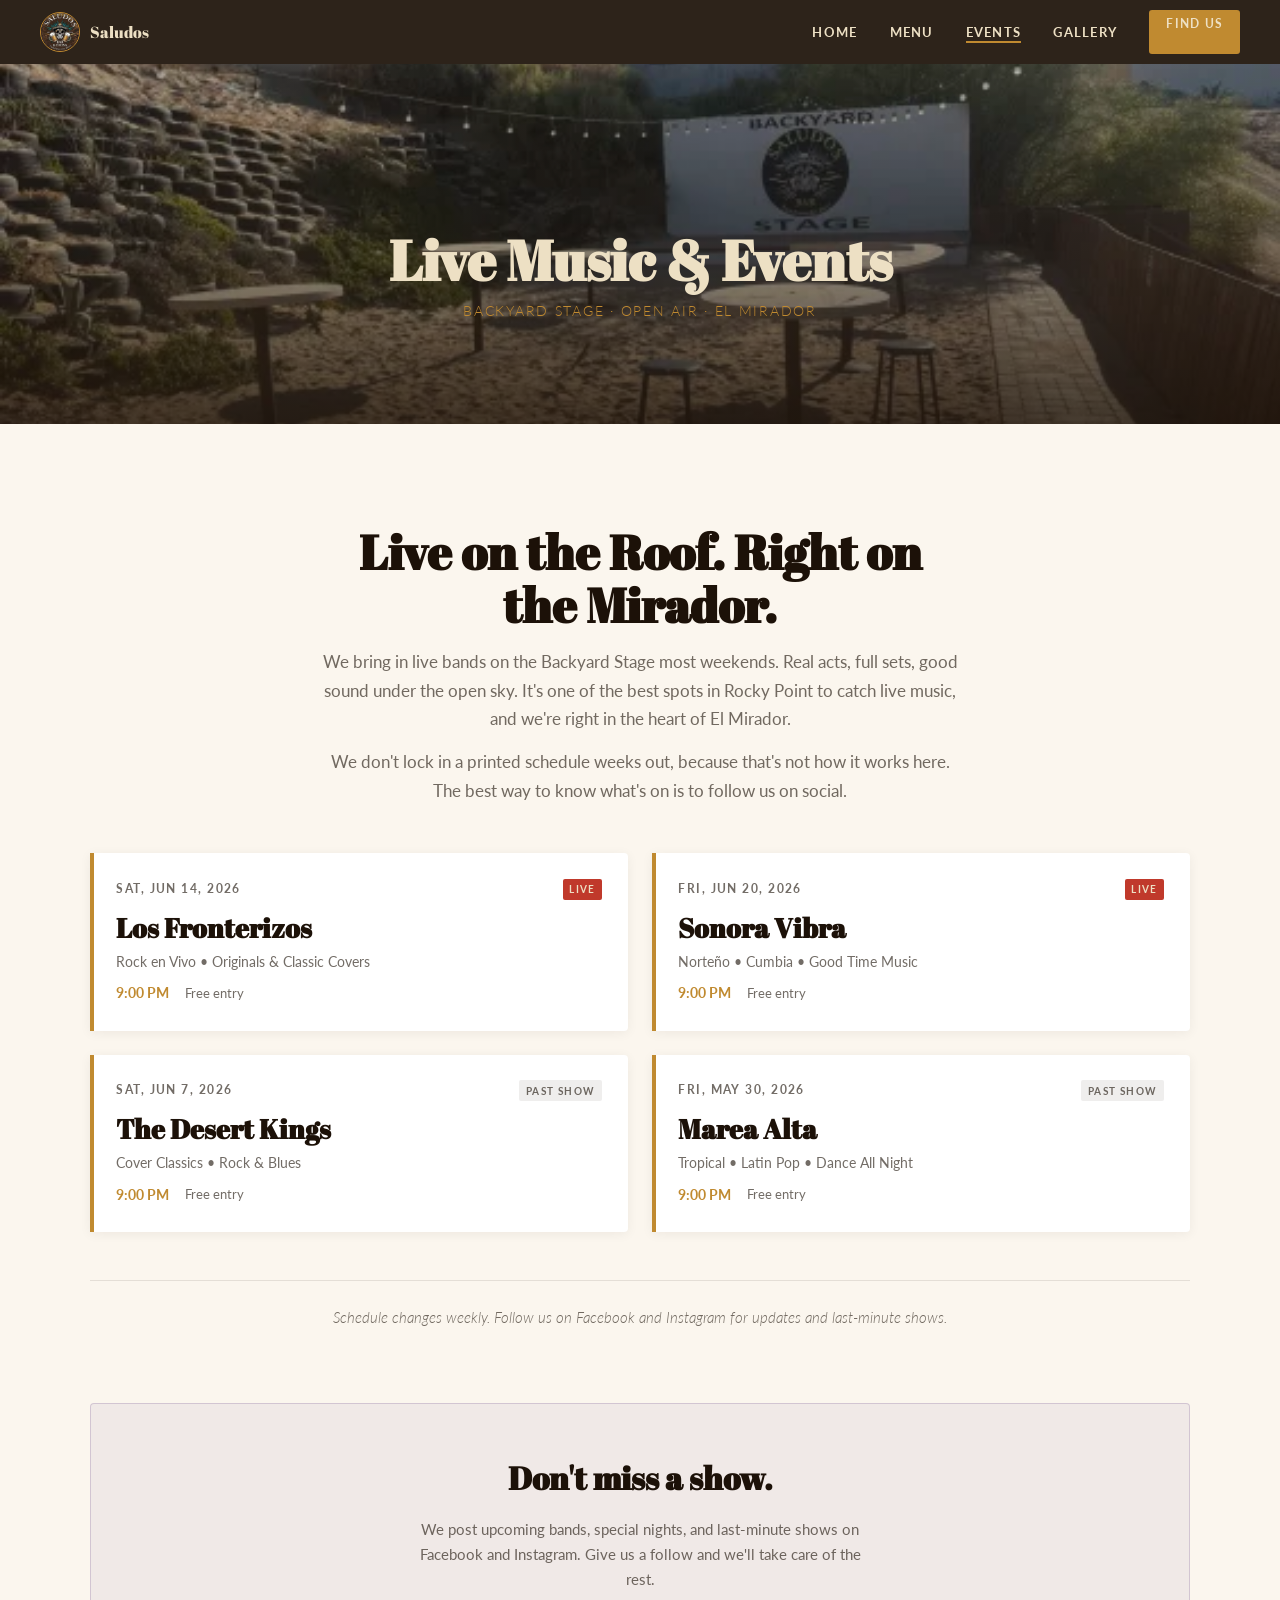
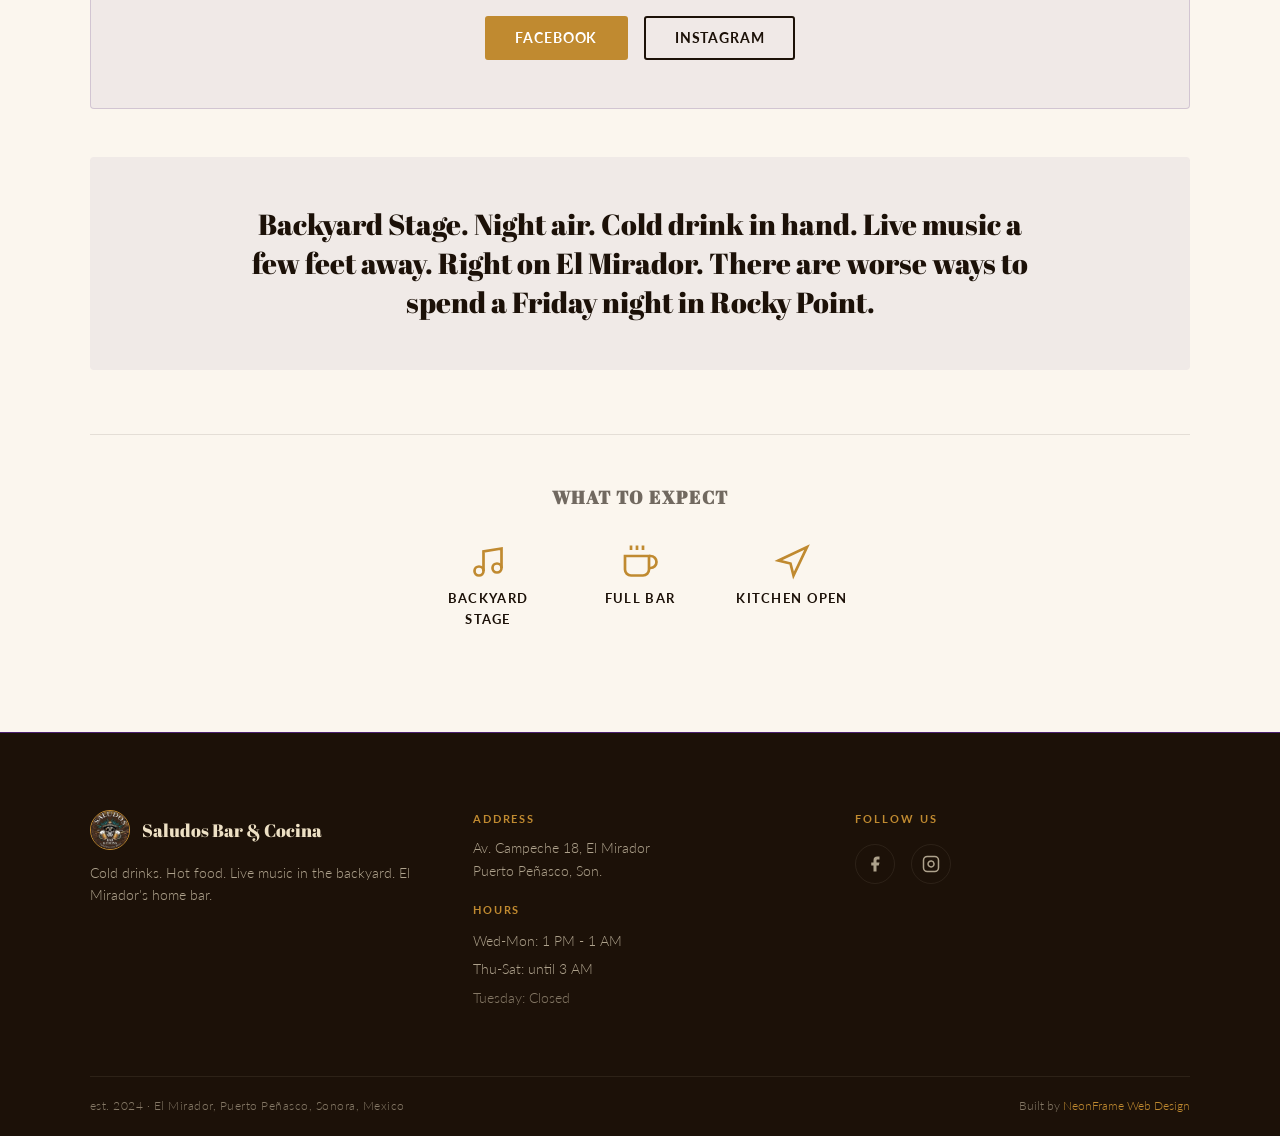
==== commit 5fabf966: "Social links: wire real FB and IG URLs on all pages" ====
--- a/events.html
+++ b/events.html
@@ -1,4 +1,4 @@
-<!DOCTYPE html>
+﻿<!DOCTYPE html>
 <html lang="en">
 <head>
   <meta charset="UTF-8">
@@ -158,8 +158,8 @@
             We post upcoming bands, special nights, and last-minute shows on Facebook and Instagram. Give us a follow and we'll take care of the rest.
           </p>
           <div class="follow-cta__social-row">
-            <a href="#" class="btn btn--amber" rel="noopener noreferrer">Facebook [handle TBC]</a>
-            <a href="#" class="btn btn--ghost-dark" rel="noopener noreferrer">Instagram [handle TBC]</a>
+            <a href="https://www.facebook.com/saludospenascomx/" class="btn btn--amber" rel="noopener noreferrer" target="_blank">Facebook</a>
+            <a href="https://www.instagram.com/saludosbarpenasco/" class="btn btn--ghost-dark" rel="noopener noreferrer" target="_blank">Instagram</a>
           </div>
         </div>
 
@@ -236,10 +236,10 @@
         <div class="footer-social">
           <span class="footer-social__label">Follow Us</span>
           <div class="footer-social__links">
-            <a href="#" class="footer-social__link" aria-label="Facebook" rel="noopener noreferrer">
+            <a href="https://www.facebook.com/saludospenascomx/" class="footer-social__link" aria-label="Facebook" target="_blank" rel="noopener noreferrer">
               <svg viewBox="0 0 24 24" fill="currentColor" aria-hidden="true"><path d="M18 2h-3a5 5 0 0 0-5 5v3H7v4h3v8h4v-8h3l1-4h-4V7a1 1 0 0 1 1-1h3z"/></svg>
             </a>
-            <a href="#" class="footer-social__link" aria-label="Instagram" rel="noopener noreferrer">
+            <a href="https://www.instagram.com/saludosbarpenasco/" class="footer-social__link" aria-label="Instagram" target="_blank" rel="noopener noreferrer">
               <svg viewBox="0 0 24 24" fill="none" stroke="currentColor" stroke-width="2" aria-hidden="true"><rect x="2" y="2" width="20" height="20" rx="5" ry="5"/><path d="M16 11.37A4 4 0 1 1 12.63 8 4 4 0 0 1 16 11.37z"/><line x1="17.5" y1="6.5" x2="17.51" y2="6.5"/></svg>
             </a>
           </div>
@@ -255,3 +255,4 @@
   <script src="js/main.js"></script>
 </body>
 </html>
+
--- a/css/style.css
+++ b/css/style.css
@@ -1935,3 +1935,66 @@
   background: var(--border-light);
   margin: clamp(2.5rem, 5vw, 4rem) 0;
 }
+
+
+/* ================================================================
+   MENU: Two-column section layout (heading+items + side photo)
+   ================================================================ */
+
+.menu-section {
+  display: grid;
+  grid-template-columns: 1fr 300px;
+  gap: 2.5rem 3rem;
+  align-items: start;
+  margin-bottom: clamp(3rem, 5vw, 4.5rem);
+}
+
+.menu-section--reverse {
+  grid-template-columns: 300px 1fr;
+}
+
+.menu-section--reverse .menu-section__photo {
+  order: -1;
+}
+
+@media (max-width: 767px) {
+  .menu-section,
+  .menu-section--reverse {
+    grid-template-columns: 1fr;
+  }
+
+  .menu-section--reverse .menu-section__photo {
+    order: 0;
+  }
+}
+
+.menu-section__photo {
+  overflow: hidden;
+  border-radius: 6px;
+  aspect-ratio: 3 / 4;
+  position: sticky;
+  top: calc(64px + 48px + 1.5rem); /* nav + jump nav + gap */
+}
+
+@media (max-width: 767px) {
+  .menu-section__photo {
+    position: static;
+    aspect-ratio: 16 / 9;
+    max-height: 260px;
+  }
+}
+
+.menu-section__photo img {
+  width: 100%;
+  height: 100%;
+  object-fit: cover;
+  transition: transform 0.35s ease;
+}
+
+.menu-section__photo:hover img {
+  transform: scale(1.04);
+}
+
+.menu-section__content {
+  min-width: 0;
+}
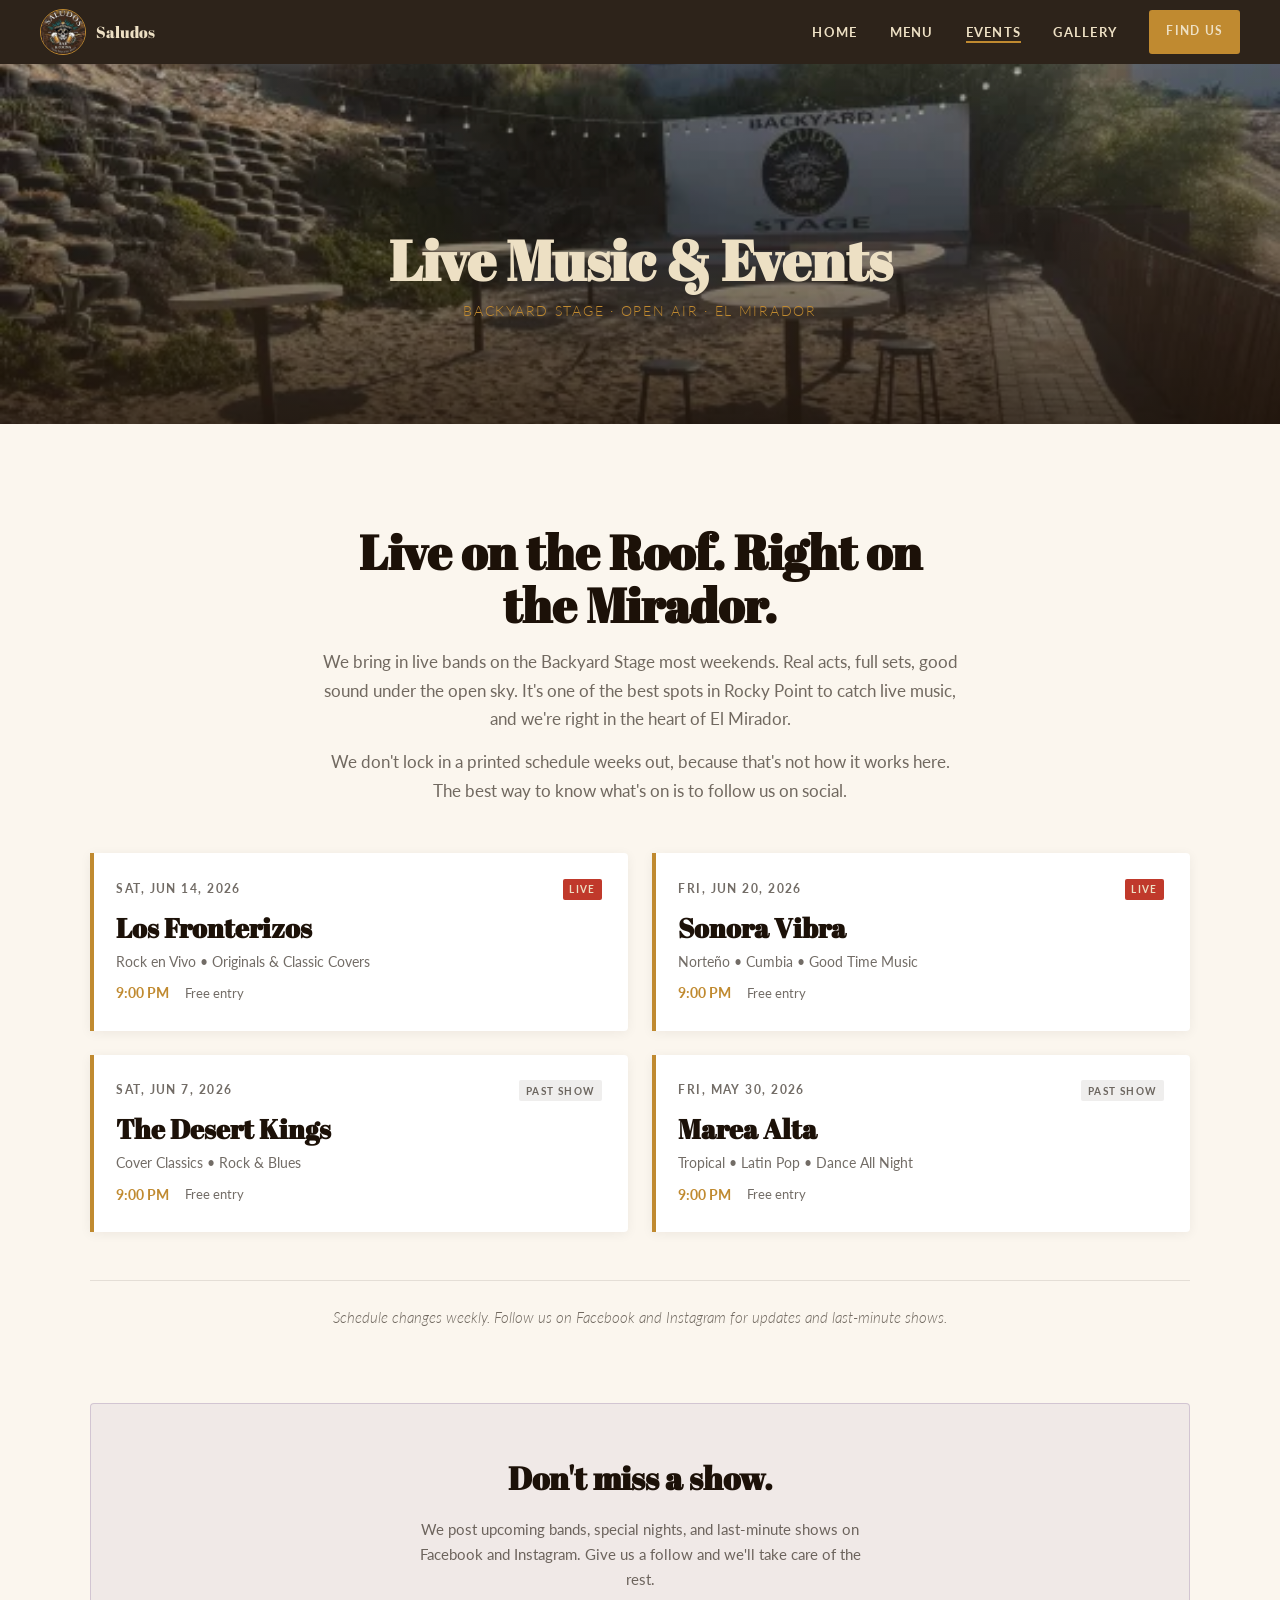
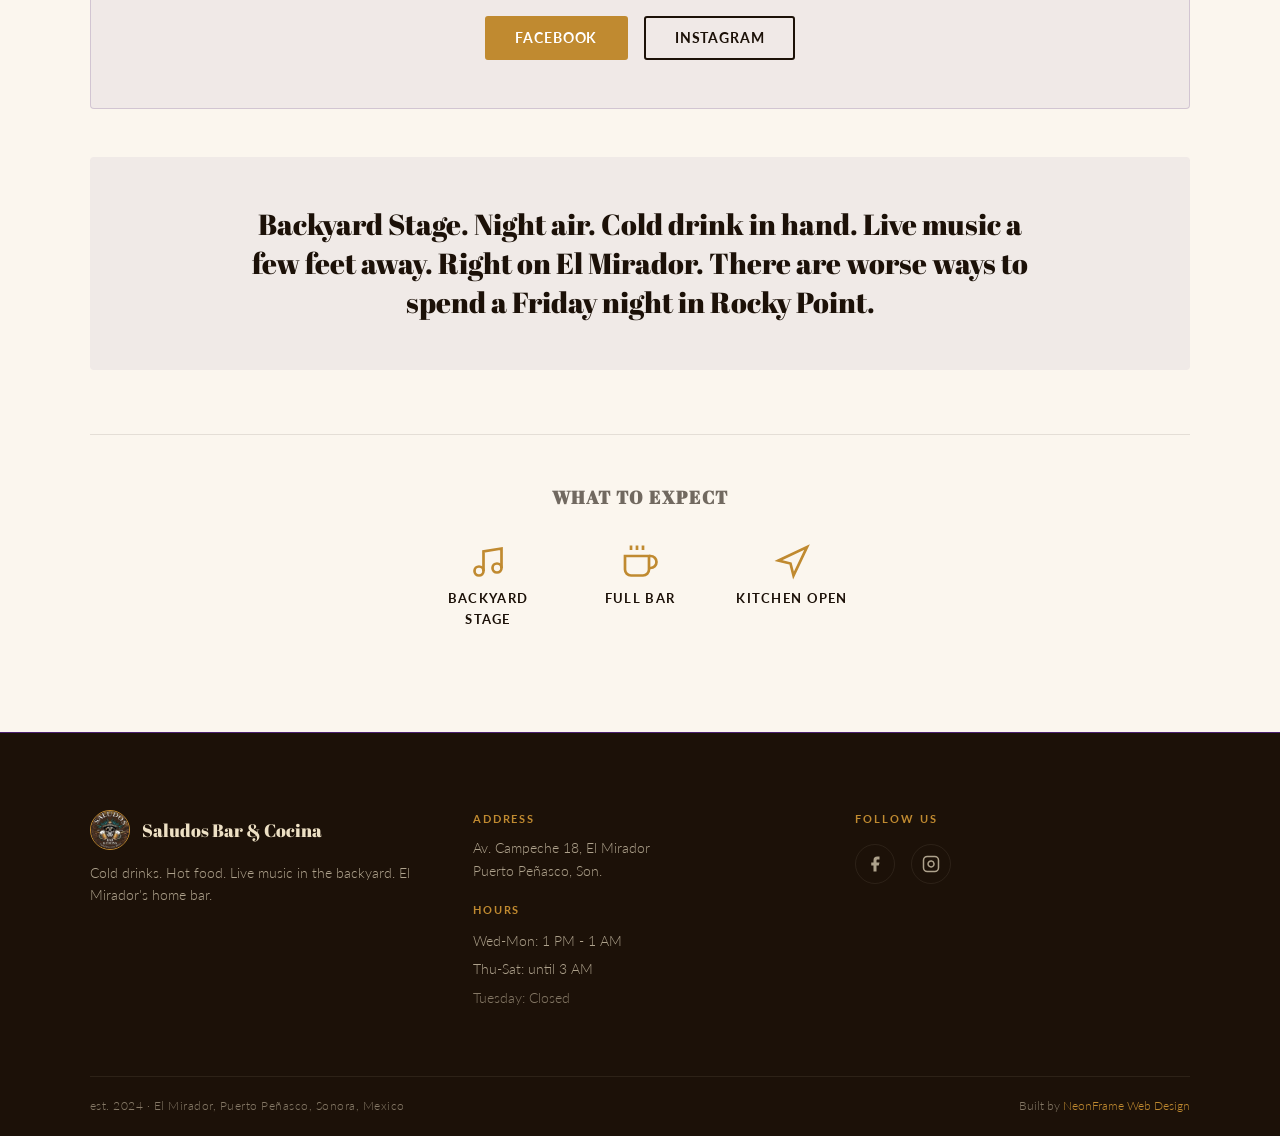
==== commit fdf8e23d: "Hero polish + perf: SALUDOS lower, centered nav button, bigger logo, food PNGs to responsive WebP, c" ====
--- a/events.html
+++ b/events.html
@@ -27,7 +27,7 @@
   <header id="navbar" role="banner">
     <div class="nav-inner">
       <a href="index.html" class="nav-logo" aria-label="Saludos Bar &amp; Cocina home">
-        <img src="assets/logo.jpg" alt="Saludos logo" width="40" height="40">
+        <img src="assets/logo.jpg" alt="Saludos logo" width="46" height="46">
         <span class="nav-logo__name">Saludos</span>
       </a>
 
--- a/css/style.css
+++ b/css/style.css
@@ -119,7 +119,9 @@
 /* ── BUTTONS ────────────────────────────────────────────────── */
 
 .btn {
-  display: inline-block;
+  display: inline-flex;
+  align-items: center;
+  justify-content: center;
   font-family: var(--f-body);
   font-weight: 700;
   font-size: 0.9rem;
@@ -265,8 +267,8 @@
 }
 
 .nav-logo img {
-  width: 40px;
-  height: 40px;
+  width: 46px;
+  height: 46px;
   border-radius: 50%;
   border: 1px solid var(--amber);
   object-fit: cover;
@@ -434,24 +436,15 @@
   z-index: 0;
 }
 
-.hero__bg img {
-  width: 100%;
-  height: 100%;
-  object-fit: cover;
-  object-position: center 30%;
-  will-change: transform;
-}
-
 .hero__overlay {
   position: absolute;
   inset: 0;
   z-index: 1;
   background: linear-gradient(
     to top,
-    rgba(28, 17, 8, 0.88) 0%,
-    rgba(28, 17, 8, 0.45) 40%,
-    rgba(28, 17, 8, 0.15) 80%,
-    transparent 100%
+    rgba(20, 12, 4, 0.82) 0%,
+    rgba(20, 12, 4, 0.40) 22%,
+    rgba(20, 12, 4, 0.00) 46%
   );
   pointer-events: none;
 }
@@ -505,6 +498,46 @@
   .hero__cta-row .btn {
     width: 100%;
   }
+}
+
+/* ---- "The Pour" canvas hero ---- */
+.hero__bg { background: #160d05; }
+#pour-canvas { display: block; width: 100%; height: 100%; }
+
+.hero__eyebrow,
+.hero__headline,
+.hero__sub { text-shadow: 0 2px 20px rgba(0, 0, 0, 0.55); }
+
+.pour-hint {
+  position: absolute;
+  z-index: 3;
+  left: 50%;
+  top: clamp(4.5rem, 13vh, 8rem);
+  transform: translateX(-50%);
+  display: none;
+  font-family: var(--f-body);
+  font-weight: 700;
+  font-size: 0.7rem;
+  letter-spacing: 0.14em;
+  text-transform: uppercase;
+  white-space: nowrap;
+  color: var(--cream);
+  background: rgba(28, 17, 8, 0.6);
+  border: 1px solid rgba(237, 224, 196, 0.2);
+  padding: 0.45rem 0.9rem;
+  border-radius: 100px;
+  opacity: 0;
+  pointer-events: none;
+  -webkit-backdrop-filter: blur(2px);
+  backdrop-filter: blur(2px);
+  transition: opacity 0.5s ease;
+}
+.pour-hint.is-show { display: block; animation: pourHint 2.4s ease-in-out infinite; }
+.pour-hint.is-hidden { opacity: 0 !important; animation: none; display: none !important; }
+@keyframes pourHint { 0%, 100% { opacity: 0.45; } 50% { opacity: 0.92; } }
+
+@media (prefers-reduced-motion: reduce) {
+  .pour-hint { display: none !important; }
 }
 
 
@@ -1998,3 +2031,76 @@
 .menu-section__content {
   min-width: 0;
 }
+
+
+/* ================================================================
+   MENU PHOTO VIEWER (actual menu images with EN/ES toggle)
+   ================================================================ */
+
+.menu-viewer {
+  margin-bottom: clamp(3rem, 5vw, 4.5rem);
+}
+
+.menu-viewer__toggle {
+  display: flex;
+  gap: 0;
+  margin-bottom: 1.5rem;
+  border: 1px solid var(--border-light);
+  border-radius: 4px;
+  overflow: hidden;
+  width: fit-content;
+}
+
+.mpv-btn {
+  background: transparent;
+  border: none;
+  font-family: var(--f-body);
+  font-weight: 700;
+  font-size: 0.8rem;
+  letter-spacing: 0.1em;
+  text-transform: uppercase;
+  color: var(--text-muted);
+  padding: 0.65rem 1.6rem;
+  cursor: pointer;
+  transition: background 0.2s, color 0.2s;
+  min-height: 44px;
+}
+
+.mpv-btn.active {
+  background: var(--amber);
+  color: #fff;
+}
+
+.mpv-btn:not(.active):hover {
+  background: rgba(192, 138, 48, 0.08);
+  color: var(--text-dark);
+}
+
+.menu-viewer__pages {
+  display: grid;
+  grid-template-columns: 1fr 1fr;
+  gap: 12px;
+}
+
+@media (max-width: 640px) {
+  .menu-viewer__pages {
+    grid-template-columns: 1fr;
+  }
+}
+
+.mpv-page {
+  border-radius: 6px;
+  overflow: hidden;
+  border: 1px solid var(--border-light);
+  box-shadow: 0 2px 12px rgba(28,17,8,0.07);
+}
+
+.mpv-page img {
+  width: 100%;
+  height: auto;
+  display: block;
+}
+
+.mpv-page.mpv-hidden {
+  display: none;
+}
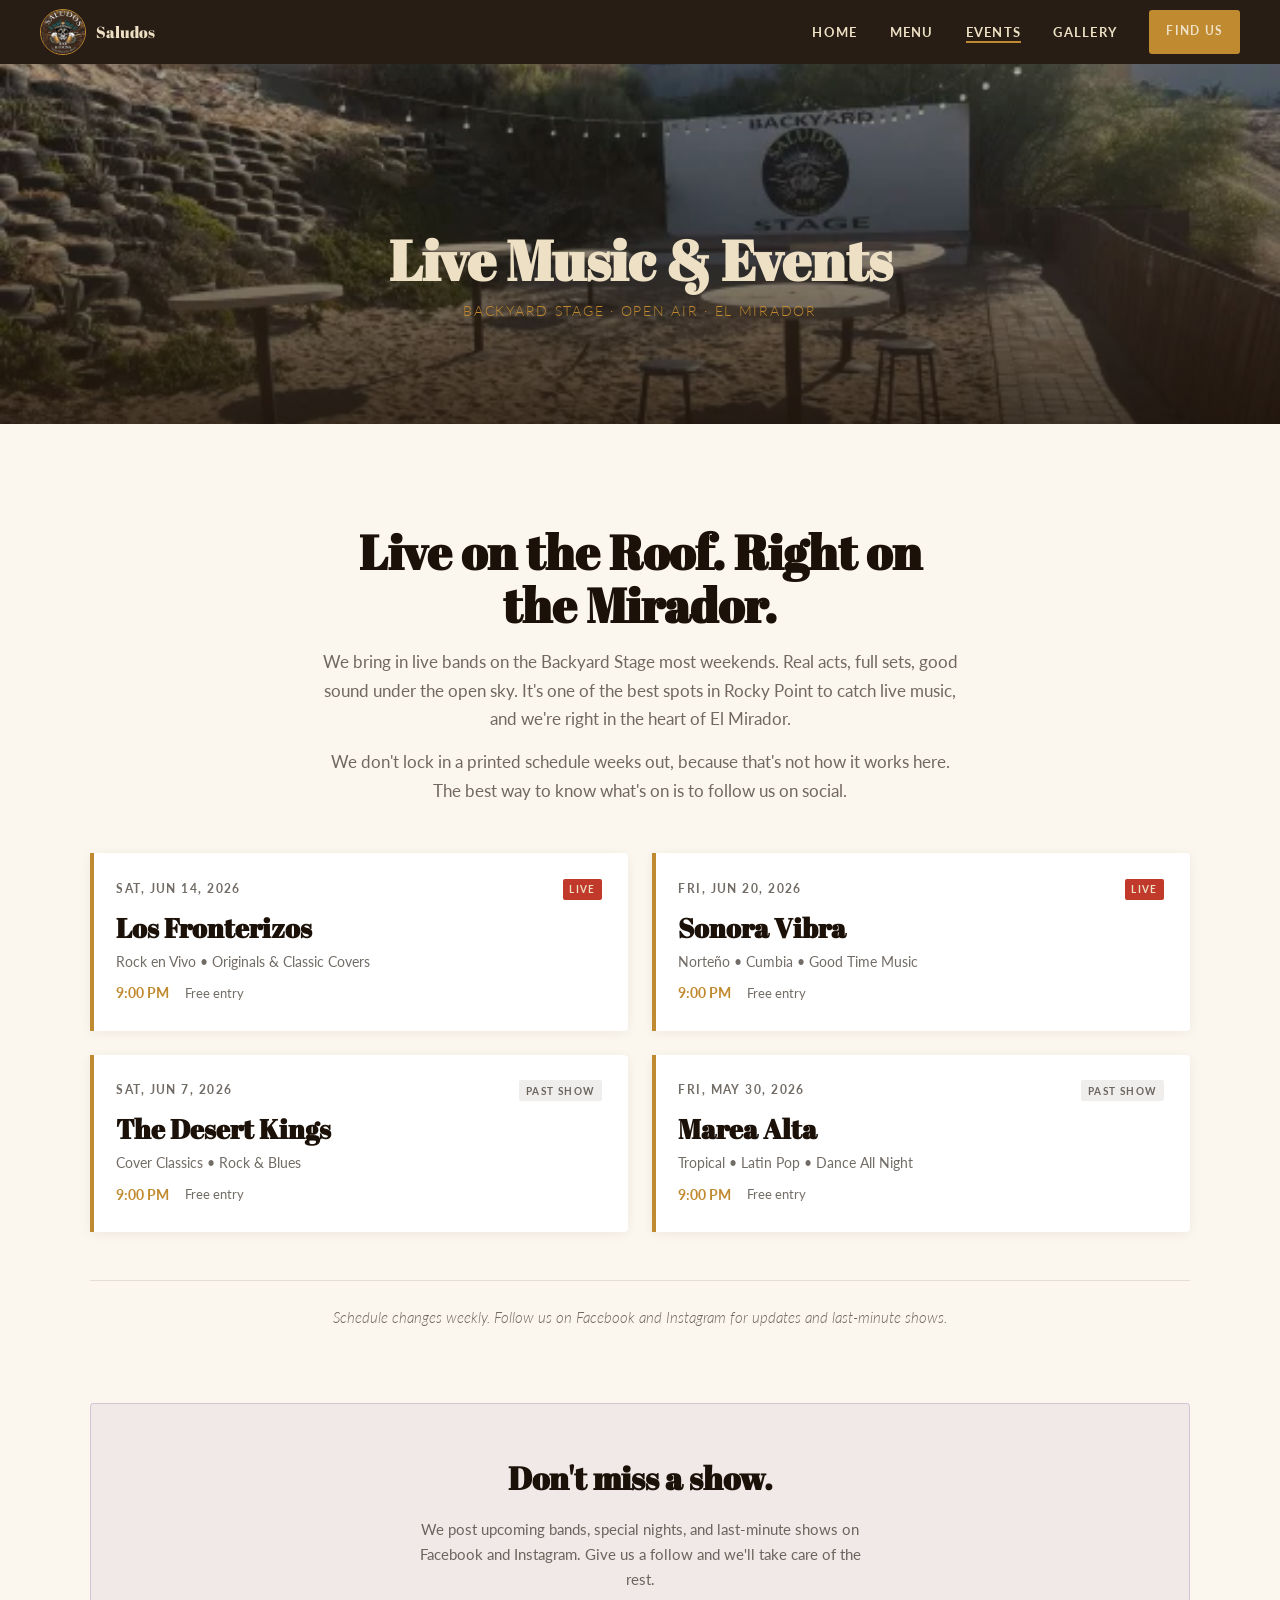
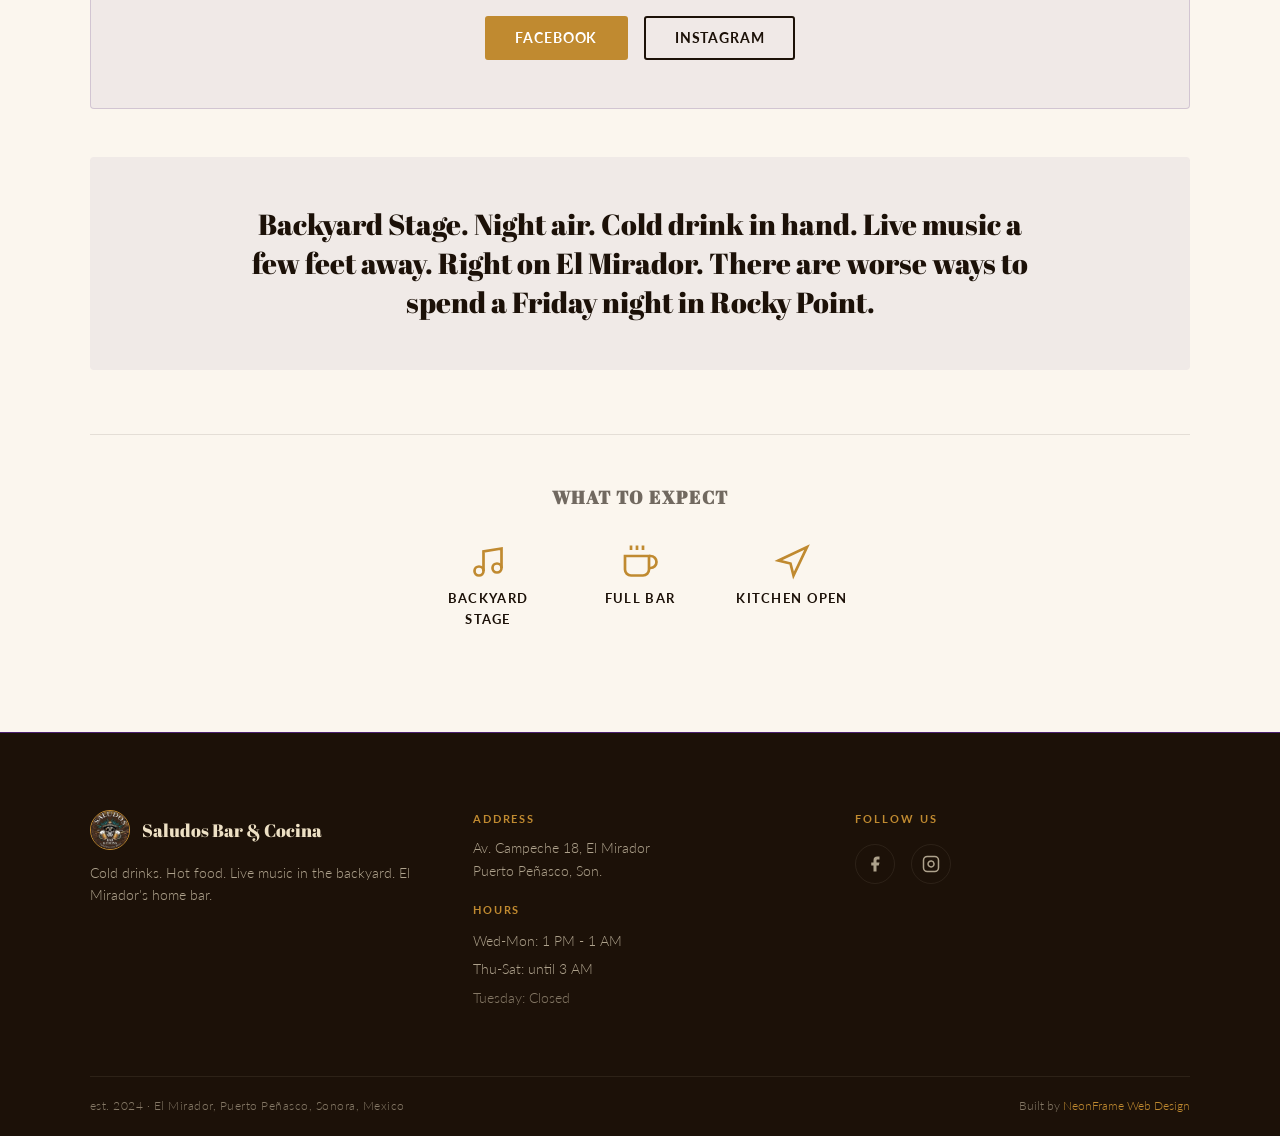
==== commit a66ec02f: "Perf pass (audit-driven): canvas runtime, loader, CSS paint, responsive hero, orphan prune Canvas (p" ====
--- a/events.html
+++ b/events.html
@@ -18,6 +18,7 @@
   <link rel="preconnect" href="https://fonts.gstatic.com" crossorigin>
   <link href="https://fonts.googleapis.com/css2?family=Abril+Fatface&family=Lato:wght@300;400;700&display=swap" rel="stylesheet">
   <link rel="stylesheet" href="css/style.css">
+  <noscript><style>.appear{opacity:1!important;transform:none!important}</style></noscript>
 </head>
 <body>
 
@@ -59,8 +60,7 @@
           alt="Saludos Backyard Stage with sand, tables, and stage area open to the sky"
           style="object-position: center 40%;"
           width="1600"
-          height="900"
-        >
+          height="900" fetchpriority="high">
       </div>
       <div class="hero-band__overlay" aria-hidden="true"></div>
       <div class="hero-band__content">
@@ -252,7 +252,7 @@
     </div>
   </footer>
 
-  <script src="js/main.js"></script>
+  <script src="js/main.js" defer></script>
 </body>
 </html>
 
--- a/css/style.css
+++ b/css/style.css
@@ -66,6 +66,7 @@
 }
 
 img { max-width: 100%; height: auto; display: block; }
+picture { display: contents; }
 
 a { color: var(--amber); text-decoration: none; transition: color 0.2s; }
 a:hover { color: var(--text-dark); }
@@ -91,8 +92,7 @@
   inset: 0;
   background-image: url("data:image/svg+xml,%3Csvg viewBox='0 0 256 256' xmlns='http://www.w3.org/2000/svg'%3E%3Cfilter id='n'%3E%3CfeTurbulence type='fractalNoise' baseFrequency='0.85' numOctaves='4' stitchTiles='stitch'/%3E%3CfeColorMatrix values='0 0 0 0 1  0 0 0 0 1  0 0 0 0 1  0 0 0 0.5 0'/%3E%3C/filter%3E%3Crect width='100%25' height='100%25' filter='url(%23n)'/%3E%3C/svg%3E");
   background-size: 220px 220px;
-  opacity: 0.035;
-  mix-blend-mode: overlay;
+  opacity: 0.04;
   pointer-events: none;
   z-index: 1;
 }
@@ -235,9 +235,7 @@
   inset: 0 0 auto 0;
   z-index: 500;
   height: 64px;
-  background: rgba(28, 17, 8, 0.92);
-  backdrop-filter: blur(12px);
-  -webkit-backdrop-filter: blur(12px);
+  background: rgba(28, 17, 8, 0.95);
   border-bottom: 1px solid transparent;
   transition: background 0.3s, border-color 0.3s;
 }
@@ -537,6 +535,8 @@
 @keyframes pourHint { 0%, 100% { opacity: 0.45; } 50% { opacity: 0.92; } }
 
 @media (prefers-reduced-motion: reduce) {
+  *, *::before, *::after { animation-duration: 0.001ms !important; animation-iteration-count: 1 !important; transition-duration: 0.001ms !important; scroll-behavior: auto !important; }
+  .appear { opacity: 1 !important; transform: none !important; }
   .pour-hint { display: none !important; }
 }
 
@@ -1003,7 +1003,6 @@
   height: 300px;
   display: block;
   border: none;
-  filter: grayscale(20%) invert(5%);
 }
 
 .find-strip__directions {
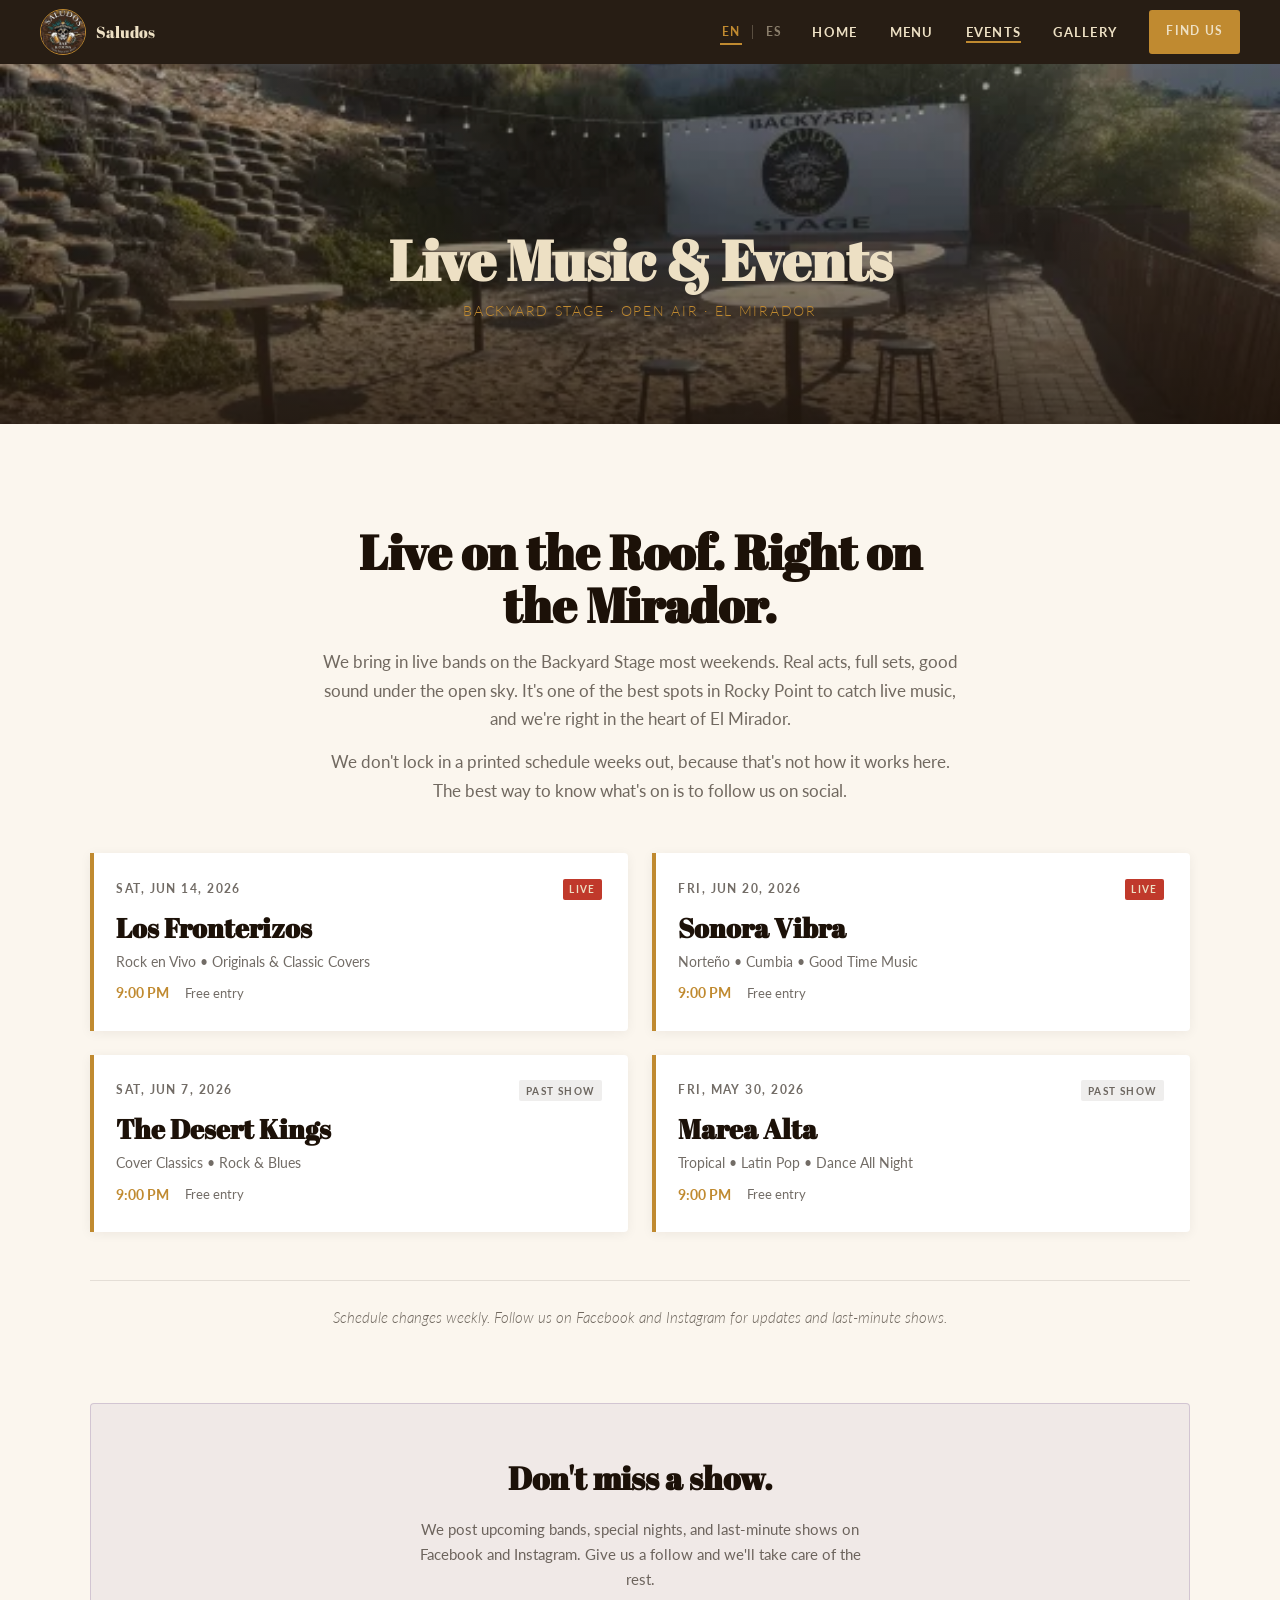
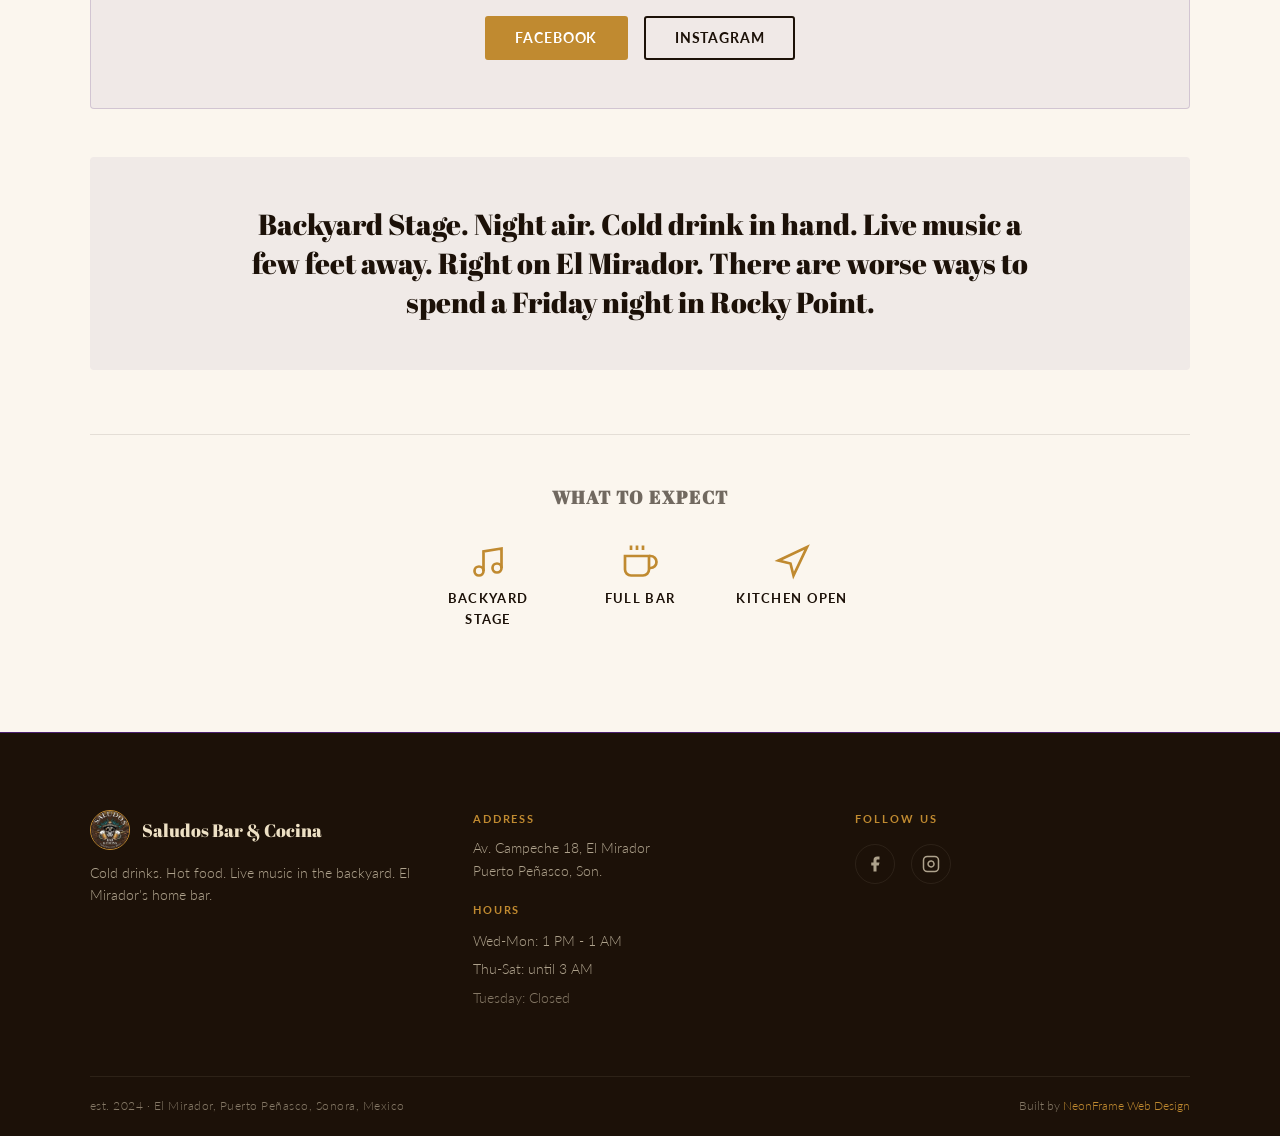
==== commit a7e0993a: "Hero: SALUDOS clears the foam on short heroes + foam spills down the mug wall; add site-wide EN/ES t" ====
--- a/events.html
+++ b/events.html
@@ -1,8 +1,9 @@
 ﻿<!DOCTYPE html>
-<html lang="en">
+<html lang="en" translate="no">
 <head>
   <meta charset="UTF-8">
   <meta name="viewport" content="width=device-width, initial-scale=1.0">
+  <meta name="google" content="notranslate">
   <title>Live Music &amp; Events | Saludos Bar &amp; Cocina | Puerto Pe&ntilde;asco</title>
   <meta name="description" content="Live bands on the Backyard Stage at Saludos Bar &amp; Cocina on El Mirador. Local acts, full sets, open sky. Rocky Point's best live music spot.">
 
@@ -32,19 +33,27 @@
         <span class="nav-logo__name">Saludos</span>
       </a>
 
-      <button class="hamburger" id="hamburger" aria-label="Open menu" aria-expanded="false" aria-controls="navLinks">
-        <span></span>
-        <span></span>
-        <span></span>
-      </button>
-
-      <ul class="nav-links" id="navLinks" role="list">
-        <li><a href="index.html">Home</a></li>
-        <li><a href="menu.html">Menu</a></li>
-        <li><a href="events.html" class="active">Events</a></li>
-        <li><a href="gallery.html">Gallery</a></li>
-        <li><a href="find-us.html" class="btn btn--amber">Find Us</a></li>
-      </ul>
+      <div class="nav-right">
+        <div class="nav-lang" role="group" aria-label="Idioma / Language">
+          <button type="button" class="lang-chip is-active" data-setlang="en" aria-pressed="true">EN</button>
+          <span class="nav-lang__sep" aria-hidden="true"></span>
+          <button type="button" class="lang-chip" data-setlang="es" aria-pressed="false">ES</button>
+        </div>
+
+        <button class="hamburger" id="hamburger" aria-label="Open menu" aria-expanded="false" aria-controls="navLinks">
+          <span></span>
+          <span></span>
+          <span></span>
+        </button>
+
+        <ul class="nav-links" id="navLinks" role="list">
+          <li><a href="index.html" data-en="Home" data-es="Inicio">Home</a></li>
+          <li><a href="menu.html" data-en="Menu" data-es="Men&uacute;">Menu</a></li>
+          <li><a href="events.html" class="active" data-en="Events" data-es="Eventos">Events</a></li>
+          <li><a href="gallery.html" data-en="Gallery" data-es="Galer&iacute;a">Gallery</a></li>
+          <li><a href="find-us.html" class="btn btn--amber" data-en="Find Us" data-es="Encu&eacute;ntranos">Find Us</a></li>
+        </ul>
+      </div>
     </div>
   </header>
 
@@ -64,8 +73,8 @@
       </div>
       <div class="hero-band__overlay" aria-hidden="true"></div>
       <div class="hero-band__content">
-        <h1 class="hero-band__title">Live Music &amp; Events</h1>
-        <p class="hero-band__sub">Backyard Stage &middot; Open Air &middot; El Mirador</p>
+        <h1 class="hero-band__title" data-en="Live Music &amp; Events" data-es="M&uacute;sica en Vivo y Eventos">Live Music &amp; Events</h1>
+        <p class="hero-band__sub" data-en="Backyard Stage &middot; Open Air &middot; El Mirador" data-es="Backyard Stage &middot; Al Aire Libre &middot; El Mirador">Backyard Stage &middot; Open Air &middot; El Mirador</p>
       </div>
     </div>
 
@@ -77,11 +86,11 @@
 
         <!-- Intro -->
         <div class="events-intro">
-          <h2 class="events-intro__heading appear">Live on the Roof. Right on the Mirador.</h2>
-          <p class="events-intro__text appear d-1">
+          <h2 class="events-intro__heading appear" data-en="Live on the Roof. Right on the Mirador." data-es="En Vivo en la Azotea. Justo en el Mirador.">Live on the Roof. Right on the Mirador.</h2>
+          <p class="events-intro__text appear d-1" data-en="We bring in live bands on the Backyard Stage most weekends. Real acts, full sets, good sound under the open sky. It's one of the best spots in Rocky Point to catch live music, and we're right in the heart of El Mirador." data-es="Traemos bandas en vivo al Backyard Stage casi todos los fines de semana. Grupos de verdad, sets completos y buen sonido bajo el cielo abierto. Es uno de los mejores lugares en Puerto Pe&ntilde;asco para disfrutar m&uacute;sica en vivo, y estamos justo en el coraz&oacute;n de El Mirador.">
             We bring in live bands on the Backyard Stage most weekends. Real acts, full sets, good sound under the open sky. It's one of the best spots in Rocky Point to catch live music, and we're right in the heart of El Mirador.
           </p>
-          <p class="events-intro__text appear d-2">
+          <p class="events-intro__text appear d-2" data-en="We don't lock in a printed schedule weeks out, because that's not how it works here. The best way to know what's on is to follow us on social." data-es="No fijamos un calendario impreso con semanas de anticipaci&oacute;n, porque aqu&iacute; no funciona as&iacute;. La mejor manera de saber qu&eacute; hay es seguirnos en redes sociales.">
             We don't lock in a printed schedule weeks out, because that's not how it works here. The best way to know what's on is to follow us on social.
           </p>
         </div>
@@ -92,69 +101,69 @@
           <!-- Upcoming: Card 1 -->
           <article class="event-card appear">
             <div class="event-card__top">
-              <span class="event-card__date">Sat, Jun 14, 2026</span>
-              <span class="event-card__live-badge">LIVE</span>
+              <span class="event-card__date" data-en="Sat, Jun 14, 2026" data-es="S&aacute;b, 14 Jun, 2026">Sat, Jun 14, 2026</span>
+              <span class="event-card__live-badge" data-en="LIVE" data-es="EN VIVO">LIVE</span>
             </div>
             <h3 class="event-card__band">Los Fronterizos</h3>
-            <p class="event-card__genre">Rock en Vivo &bull; Originals &amp; Classic Covers</p>
-            <div class="event-card__meta">
-              <span class="event-card__time">9:00 PM</span>
-              <span class="event-card__cover">Free entry</span>
+            <p class="event-card__genre" data-en="Rock en Vivo &bull; Originals &amp; Classic Covers" data-es="Rock en Vivo &bull; Originales y Covers Cl&aacute;sicos">Rock en Vivo &bull; Originals &amp; Classic Covers</p>
+            <div class="event-card__meta">
+              <span class="event-card__time">9:00 PM</span>
+              <span class="event-card__cover" data-en="Free entry" data-es="Entrada libre">Free entry</span>
             </div>
           </article>
 
           <!-- Upcoming: Card 2 -->
           <article class="event-card appear d-1">
             <div class="event-card__top">
-              <span class="event-card__date">Fri, Jun 20, 2026</span>
-              <span class="event-card__live-badge">LIVE</span>
+              <span class="event-card__date" data-en="Fri, Jun 20, 2026" data-es="Vie, 20 Jun, 2026">Fri, Jun 20, 2026</span>
+              <span class="event-card__live-badge" data-en="LIVE" data-es="EN VIVO">LIVE</span>
             </div>
             <h3 class="event-card__band">Sonora Vibra</h3>
-            <p class="event-card__genre">Norte&ntilde;o &bull; Cumbia &bull; Good Time Music</p>
-            <div class="event-card__meta">
-              <span class="event-card__time">9:00 PM</span>
-              <span class="event-card__cover">Free entry</span>
+            <p class="event-card__genre" data-en="Norte&ntilde;o &bull; Cumbia &bull; Good Time Music" data-es="Norte&ntilde;o &bull; Cumbia &bull; Pura Buena Vibra">Norte&ntilde;o &bull; Cumbia &bull; Good Time Music</p>
+            <div class="event-card__meta">
+              <span class="event-card__time">9:00 PM</span>
+              <span class="event-card__cover" data-en="Free entry" data-es="Entrada libre">Free entry</span>
             </div>
           </article>
 
           <!-- Past: Card 3 -->
           <article class="event-card event-card--past appear d-2">
             <div class="event-card__top">
-              <span class="event-card__date">Sat, Jun 7, 2026</span>
-              <span class="event-card__past-badge">Past Show</span>
+              <span class="event-card__date" data-en="Sat, Jun 7, 2026" data-es="S&aacute;b, 7 Jun, 2026">Sat, Jun 7, 2026</span>
+              <span class="event-card__past-badge" data-en="Past Show" data-es="Show pasado">Past Show</span>
             </div>
             <h3 class="event-card__band">The Desert Kings</h3>
-            <p class="event-card__genre">Cover Classics &bull; Rock &amp; Blues</p>
-            <div class="event-card__meta">
-              <span class="event-card__time">9:00 PM</span>
-              <span class="event-card__cover">Free entry</span>
+            <p class="event-card__genre" data-en="Cover Classics &bull; Rock &amp; Blues" data-es="Covers Cl&aacute;sicos &bull; Rock y Blues">Cover Classics &bull; Rock &amp; Blues</p>
+            <div class="event-card__meta">
+              <span class="event-card__time">9:00 PM</span>
+              <span class="event-card__cover" data-en="Free entry" data-es="Entrada libre">Free entry</span>
             </div>
           </article>
 
           <!-- Past: Card 4 -->
           <article class="event-card event-card--past appear d-3">
             <div class="event-card__top">
-              <span class="event-card__date">Fri, May 30, 2026</span>
-              <span class="event-card__past-badge">Past Show</span>
+              <span class="event-card__date" data-en="Fri, May 30, 2026" data-es="Vie, 30 May, 2026">Fri, May 30, 2026</span>
+              <span class="event-card__past-badge" data-en="Past Show" data-es="Show pasado">Past Show</span>
             </div>
             <h3 class="event-card__band">Marea Alta</h3>
-            <p class="event-card__genre">Tropical &bull; Latin Pop &bull; Dance All Night</p>
-            <div class="event-card__meta">
-              <span class="event-card__time">9:00 PM</span>
-              <span class="event-card__cover">Free entry</span>
-            </div>
-          </article>
-
-        </div>
-
-        <p class="events-footer-note appear">
+            <p class="event-card__genre" data-en="Tropical &bull; Latin Pop &bull; Dance All Night" data-es="Tropical &bull; Pop Latino &bull; Baile Toda la Noche">Tropical &bull; Latin Pop &bull; Dance All Night</p>
+            <div class="event-card__meta">
+              <span class="event-card__time">9:00 PM</span>
+              <span class="event-card__cover" data-en="Free entry" data-es="Entrada libre">Free entry</span>
+            </div>
+          </article>
+
+        </div>
+
+        <p class="events-footer-note appear" data-en="Schedule changes weekly. Follow us on Facebook and Instagram for updates and last-minute shows." data-es="El calendario cambia cada semana. S&iacute;guenos en Facebook e Instagram para enterarte de novedades y shows de &uacute;ltimo momento.">
           Schedule changes weekly. Follow us on Facebook and Instagram for updates and last-minute shows.
         </p>
 
         <!-- Follow CTA -->
         <div class="follow-cta appear">
-          <h3 class="follow-cta__heading">Don't miss a show.</h3>
-          <p class="follow-cta__text">
+          <h3 class="follow-cta__heading" data-en="Don't miss a show." data-es="No te pierdas ning&uacute;n show.">Don't miss a show.</h3>
+          <p class="follow-cta__text" data-en="We post upcoming bands, special nights, and last-minute shows on Facebook and Instagram. Give us a follow and we'll take care of the rest." data-es="Publicamos las pr&oacute;ximas bandas, noches especiales y shows de &uacute;ltimo momento en Facebook e Instagram. S&iacute;guenos y nosotros nos encargamos del resto.">
             We post upcoming bands, special nights, and last-minute shows on Facebook and Instagram. Give us a follow and we'll take care of the rest.
           </p>
           <div class="follow-cta__social-row">
@@ -165,14 +174,14 @@
 
         <!-- Atmosphere callout -->
         <div class="atmosphere-callout appear">
-          <p class="atmosphere-callout__text">
+          <p class="atmosphere-callout__text" data-en="Backyard Stage. Night air. Cold drink in hand. Live music a few feet away. Right on El Mirador. There are worse ways to spend a Friday night in Rocky Point." data-es="Backyard Stage. El aire de la noche. Una bebida fr&iacute;a en la mano. M&uacute;sica en vivo a unos pasos. Justo en El Mirador. Hay peores maneras de pasar un viernes por la noche en Puerto Pe&ntilde;asco.">
             Backyard Stage. Night air. Cold drink in hand. Live music a few feet away. Right on El Mirador. There are worse ways to spend a Friday night in Rocky Point.
           </p>
         </div>
 
         <!-- What to expect strip -->
         <div class="expect-strip">
-          <h3 class="expect-strip__heading">What to expect</h3>
+          <h3 class="expect-strip__heading" data-en="What to expect" data-es="Qu&eacute; esperar">What to expect</h3>
           <div class="expect-grid">
 
             <div class="expect-item appear d-1">
@@ -181,7 +190,7 @@
                 <circle cx="6" cy="18" r="3"/>
                 <circle cx="18" cy="16" r="3"/>
               </svg>
-              <span class="expect-item__label">Backyard Stage</span>
+              <span class="expect-item__label" data-en="Backyard Stage" data-es="Backyard Stage">Backyard Stage</span>
             </div>
 
             <div class="expect-item appear d-2">
@@ -192,14 +201,14 @@
                 <line x1="10" y1="1" x2="10" y2="4"/>
                 <line x1="14" y1="1" x2="14" y2="4"/>
               </svg>
-              <span class="expect-item__label">Full Bar</span>
+              <span class="expect-item__label" data-en="Full Bar" data-es="Bar completo">Full Bar</span>
             </div>
 
             <div class="expect-item appear d-3">
               <svg viewBox="0 0 24 24" fill="none" stroke="currentColor" stroke-width="1.8" aria-hidden="true">
                 <path d="M3 11l19-9-9 19-2-8-8-2z"/>
               </svg>
-              <span class="expect-item__label">Kitchen Open</span>
+              <span class="expect-item__label" data-en="Kitchen Open" data-es="Cocina abierta">Kitchen Open</span>
             </div>
 
           </div>
@@ -216,25 +225,32 @@
   <footer class="site-footer" role="contentinfo">
     <div class="wrap">
       <div class="footer-grid">
+
+        <!-- Brand -->
         <div class="footer-brand">
           <div class="footer-brand__logo-row">
             <img src="assets/logo.jpg" alt="Saludos Bar &amp; Cocina logo" width="40" height="40">
             <span class="footer-brand__name">Saludos Bar &amp; Cocina</span>
           </div>
-          <p class="footer-brand__tagline">Cold drinks. Hot food. Live music in the backyard. El Mirador's home bar.</p>
-        </div>
+          <p class="footer-brand__tagline" data-en="Cold drinks. Hot food. Live music in the backyard. El Mirador's home bar." data-es="Bebidas fr&iacute;as. Comida caliente. M&uacute;sica en vivo en el patio. El bar de El Mirador.">Cold drinks. Hot food. Live music in the backyard. El Mirador's home bar.</p>
+        </div>
+
+        <!-- Info -->
         <div class="footer-info">
-          <span class="footer-info__label">Address</span>
+          <span class="footer-info__label" data-en="Address" data-es="Direcci&oacute;n">Address</span>
           <p class="footer-info__text">Av. Campeche 18, El Mirador<br>Puerto Pe&ntilde;asco, Son.</p>
-          <span class="footer-info__label">Hours</span>
+
+          <span class="footer-info__label" data-en="Hours" data-es="Horario">Hours</span>
           <ul class="footer-info__hours-list">
-            <li>Wed-Mon: 1 PM - 1 AM</li>
-            <li>Thu-Sat: until 3 AM</li>
-            <li class="closed">Tuesday: Closed</li>
+            <li data-en="Wed-Mon: 1 PM - 1 AM" data-es="Mi&eacute;-Lun: 1 PM a 1 AM">Wed-Mon: 1 PM - 1 AM</li>
+            <li data-en="Thu-Sat: until 3 AM" data-es="Jue-S&aacute;b: hasta las 3 AM">Thu-Sat: until 3 AM</li>
+            <li class="closed" data-en="Tuesday: Closed" data-es="Martes: Cerrado">Tuesday: Closed</li>
           </ul>
         </div>
+
+        <!-- Social -->
         <div class="footer-social">
-          <span class="footer-social__label">Follow Us</span>
+          <span class="footer-social__label" data-en="Follow Us" data-es="S&iacute;guenos">Follow Us</span>
           <div class="footer-social__links">
             <a href="https://www.facebook.com/saludospenascomx/" class="footer-social__link" aria-label="Facebook" target="_blank" rel="noopener noreferrer">
               <svg viewBox="0 0 24 24" fill="currentColor" aria-hidden="true"><path d="M18 2h-3a5 5 0 0 0-5 5v3H7v4h3v8h4v-8h3l1-4h-4V7a1 1 0 0 1 1-1h3z"/></svg>
@@ -244,10 +260,12 @@
             </a>
           </div>
         </div>
-      </div>
+
+      </div>
+
       <div class="footer-bottom">
-        <span class="footer-bottom__copy">est. 2024 &middot; El Mirador, Puerto Pe&ntilde;asco, Sonora, Mexico</span>
-        <span class="footer-bottom__built">Built by <a href="https://neonframewebdesign.com" target="_blank" rel="noopener noreferrer">NeonFrame Web Design</a></span>
+        <span class="footer-bottom__copy" data-en="est. 2024 &middot; El Mirador, Puerto Pe&ntilde;asco, Sonora, Mexico" data-es="est. 2024 &middot; El Mirador, Puerto Pe&ntilde;asco, Sonora, M&eacute;xico">est. 2024 &middot; El Mirador, Puerto Pe&ntilde;asco, Sonora, Mexico</span>
+        <span class="footer-bottom__built"><span data-en="Built by" data-es="Hecho por">Built by</span> <a href="https://neonframewebdesign.com" target="_blank" rel="noopener noreferrer">NeonFrame Web Design</a></span>
       </div>
     </div>
   </footer>
--- a/css/style.css
+++ b/css/style.css
@@ -412,6 +412,64 @@
 }
 
 
+/* Right-side nav cluster (language toggle + links/hamburger) */
+.nav-right {
+  display: flex;
+  align-items: center;
+  gap: clamp(0.9rem, 2vw, 1.6rem);
+}
+
+/* Language flag toggle (EN / ES) */
+.nav-lang {
+  display: flex;
+  align-items: center;
+  gap: 0.5rem;
+  flex-shrink: 0;
+}
+
+.lang-chip {
+  position: relative;
+  background: none;
+  border: none;
+  cursor: pointer;
+  padding: 6px 2px;
+  min-width: 26px;
+  min-height: 34px;
+  font-family: var(--f-body);
+  font-weight: 700;
+  font-size: 0.74rem;
+  letter-spacing: 0.08em;
+  color: rgba(237, 224, 196, 0.5);
+  transition: color 0.2s;
+}
+
+.lang-chip:hover { color: var(--cream); }
+
+.lang-chip.is-active { color: var(--amber); }
+
+.lang-chip.is-active::after {
+  content: '';
+  position: absolute;
+  left: 2px;
+  right: 2px;
+  bottom: 4px;
+  height: 2px;
+  background: var(--amber);
+}
+
+.nav-lang__sep {
+  width: 1px;
+  height: 14px;
+  background: rgba(237, 224, 196, 0.25);
+}
+
+@media (max-width: 767px) {
+  /* keep the toggle reachable in the bar (not buried in the dropdown) */
+  .nav-right { gap: 0.6rem; }
+  .lang-chip { font-size: 0.72rem; min-width: 24px; }
+}
+
+
 /* ================================================================
    HERO (index.html)
    ================================================================ */
@@ -461,7 +519,7 @@
   font-size: 0.75rem;
   letter-spacing: 0.22em;
   text-transform: uppercase;
-  color: var(--amber);
+  color: #F6CE73;
   margin-bottom: 0.8rem;
   display: block;
 }
@@ -504,7 +562,15 @@
 
 .hero__eyebrow,
 .hero__headline,
-.hero__sub { text-shadow: 0 2px 20px rgba(0, 0, 0, 0.55); }
+.hero__sub { text-shadow: 0 1px 3px rgba(0, 0, 0, 0.62), 0 2px 20px rgba(0, 0, 0, 0.5); }
+
+/* The eyebrow sits over the brightest part of the beer — give it a strong dark
+   halo + near-white warm color so it stays readable on any background. */
+.hero__content .hero__eyebrow {
+  color: #FFEDC2;
+  font-size: 0.84rem;
+  text-shadow: 0 0 2px rgba(0, 0, 0, 0.95), 0 1px 4px rgba(0, 0, 0, 0.9), 0 2px 12px rgba(0, 0, 0, 0.7);
+}
 
 .pour-hint {
   position: absolute;
@@ -540,6 +606,22 @@
   .pour-hint { display: none !important; }
 }
 
+/* Short laptop heroes: keep the hero copy compact so the beer-filled SALUDOS
+   wordmark keeps a clear band between the foam crest and the headline. */
+@media (min-width: 700px) and (max-height: 780px) {
+  .hero { padding-bottom: clamp(1.8rem, 4.5vh, 4rem); }
+  .hero__eyebrow { margin-bottom: 0.5rem; }
+  .hero__headline { font-size: clamp(2rem, 5.2vh, 3.2rem); margin-bottom: 0.7rem; }
+  .hero__sub { font-size: 1rem; margin-bottom: 1.3rem; }
+}
+
+/* Narrow phones: the headline wraps to many lines, so tighten it (and the gaps)
+   to leave room for the SALUDOS wordmark above it. */
+@media (max-width: 600px) {
+  .hero__headline { font-size: clamp(2rem, 8.5vw, 2.7rem); margin-bottom: 0.7rem; }
+  .hero__sub { margin-bottom: 1.4rem; }
+}
+
 
 /* ================================================================
    HERO BAND (interior pages: 40vh or 30vh)
@@ -2027,6 +2109,45 @@
   transform: scale(1.04);
 }
 
+/* Two stacked photos in one menu column */
+.menu-section__photo--duo {
+  aspect-ratio: unset;
+  overflow: visible;
+  display: flex;
+  flex-direction: column;
+  gap: 0.5rem;
+}
+
+.menu-section__photo--duo .photo-duo-frame {
+  overflow: hidden;
+  border-radius: 6px;
+  flex: 0 0 auto;
+  aspect-ratio: 1;
+}
+
+.menu-section__photo--duo .photo-duo-frame img {
+  width: 100%;
+  height: 100%;
+  object-fit: cover;
+  transition: transform 0.35s ease;
+}
+
+.menu-section__photo--duo .photo-duo-frame:hover img {
+  transform: scale(1.04);
+}
+
+@media (max-width: 767px) {
+  .menu-section__photo--duo {
+    flex-direction: row;
+    max-height: 260px;
+  }
+  .menu-section__photo--duo .photo-duo-frame {
+    flex: 1;
+    aspect-ratio: unset;
+    height: 100%;
+  }
+}
+
 .menu-section__content {
   min-width: 0;
 }
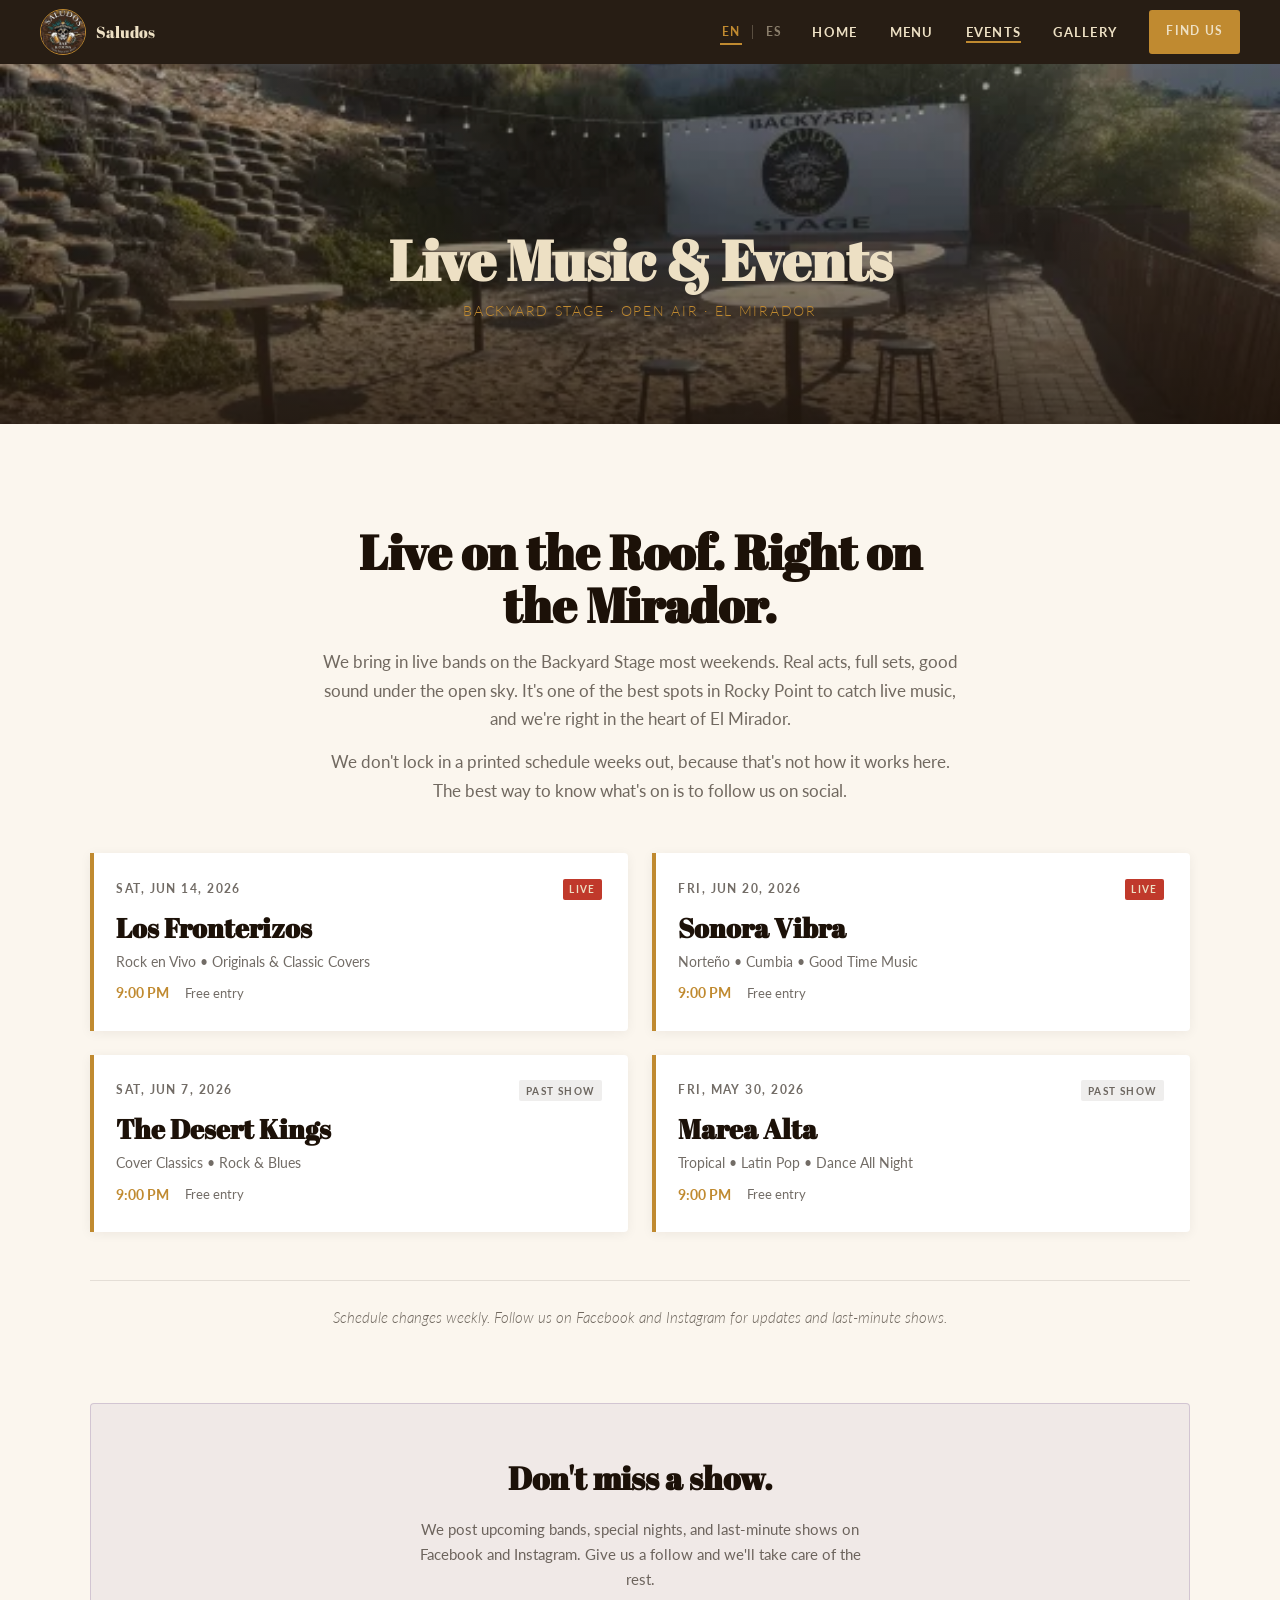
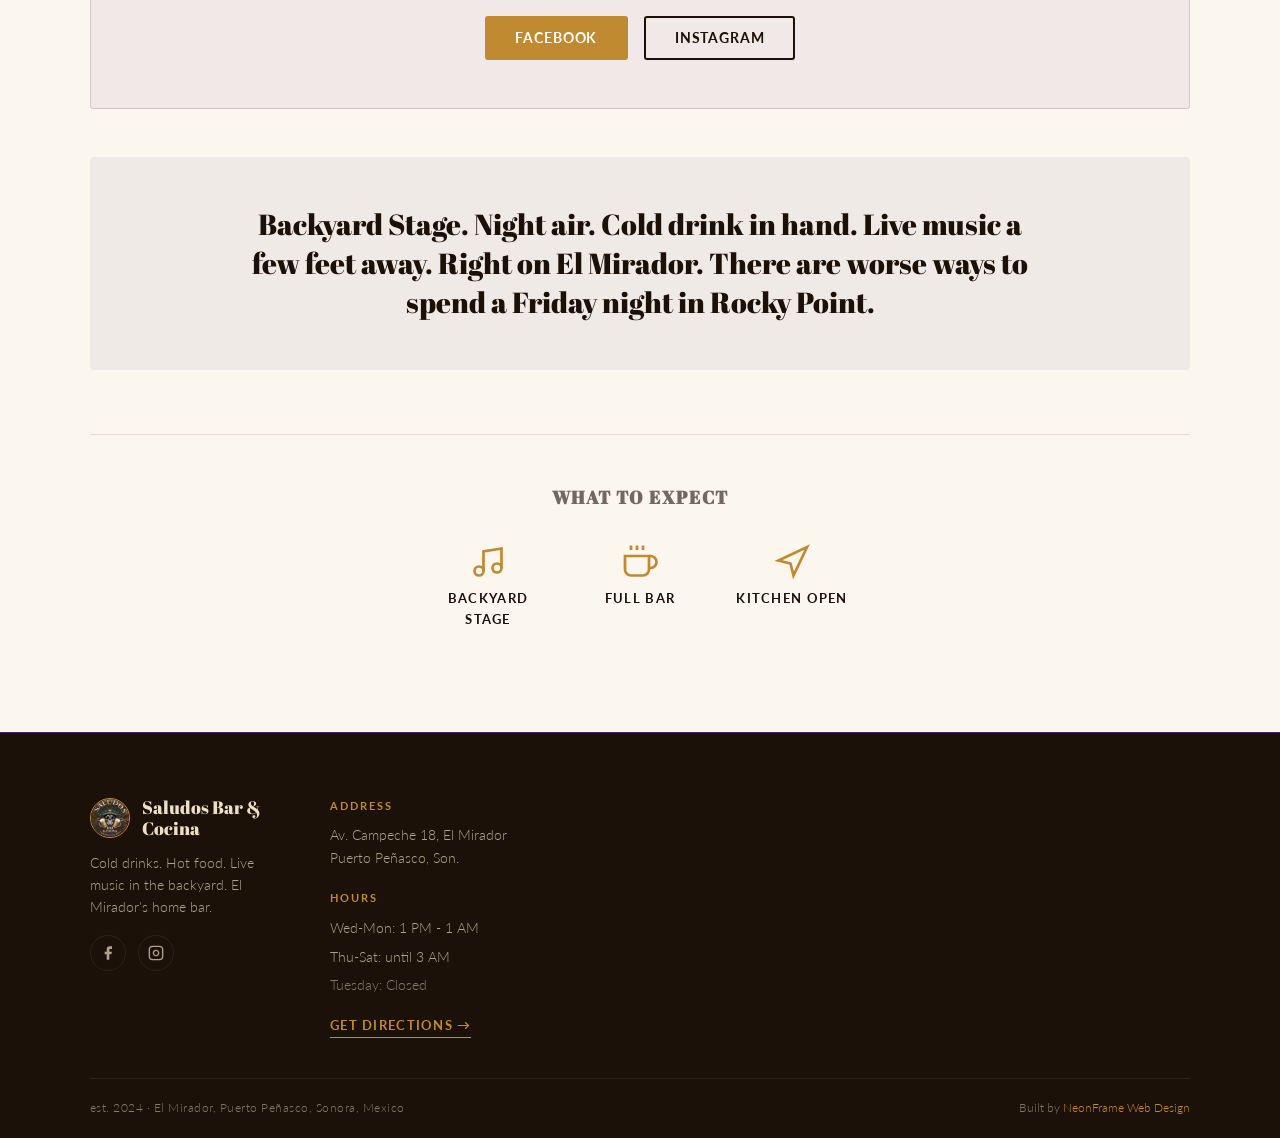
==== commit 159408b2: "Footer redesign: 3-column layout with Google Maps embed on all pages Brand + social icons in left co" ====
--- a/events.html
+++ b/events.html
@@ -226,31 +226,13 @@
     <div class="wrap">
       <div class="footer-grid">
 
-        <!-- Brand -->
+        <!-- Brand + social -->
         <div class="footer-brand">
           <div class="footer-brand__logo-row">
             <img src="assets/logo.jpg" alt="Saludos Bar &amp; Cocina logo" width="40" height="40">
             <span class="footer-brand__name">Saludos Bar &amp; Cocina</span>
           </div>
           <p class="footer-brand__tagline" data-en="Cold drinks. Hot food. Live music in the backyard. El Mirador's home bar." data-es="Bebidas fr&iacute;as. Comida caliente. M&uacute;sica en vivo en el patio. El bar de El Mirador.">Cold drinks. Hot food. Live music in the backyard. El Mirador's home bar.</p>
-        </div>
-
-        <!-- Info -->
-        <div class="footer-info">
-          <span class="footer-info__label" data-en="Address" data-es="Direcci&oacute;n">Address</span>
-          <p class="footer-info__text">Av. Campeche 18, El Mirador<br>Puerto Pe&ntilde;asco, Son.</p>
-
-          <span class="footer-info__label" data-en="Hours" data-es="Horario">Hours</span>
-          <ul class="footer-info__hours-list">
-            <li data-en="Wed-Mon: 1 PM - 1 AM" data-es="Mi&eacute;-Lun: 1 PM a 1 AM">Wed-Mon: 1 PM - 1 AM</li>
-            <li data-en="Thu-Sat: until 3 AM" data-es="Jue-S&aacute;b: hasta las 3 AM">Thu-Sat: until 3 AM</li>
-            <li class="closed" data-en="Tuesday: Closed" data-es="Martes: Cerrado">Tuesday: Closed</li>
-          </ul>
-        </div>
-
-        <!-- Social -->
-        <div class="footer-social">
-          <span class="footer-social__label" data-en="Follow Us" data-es="S&iacute;guenos">Follow Us</span>
           <div class="footer-social__links">
             <a href="https://www.facebook.com/saludospenascomx/" class="footer-social__link" aria-label="Facebook" target="_blank" rel="noopener noreferrer">
               <svg viewBox="0 0 24 24" fill="currentColor" aria-hidden="true"><path d="M18 2h-3a5 5 0 0 0-5 5v3H7v4h3v8h4v-8h3l1-4h-4V7a1 1 0 0 1 1-1h3z"/></svg>
@@ -261,6 +243,41 @@
           </div>
         </div>
 
+        <!-- Info -->
+        <div class="footer-info">
+          <span class="footer-info__label" data-en="Address" data-es="Direcci&oacute;n">Address</span>
+          <p class="footer-info__text">Av. Campeche 18, El Mirador<br>Puerto Pe&ntilde;asco, Son.</p>
+
+          <span class="footer-info__label" data-en="Hours" data-es="Horario">Hours</span>
+          <ul class="footer-info__hours-list">
+            <li data-en="Wed-Mon: 1 PM - 1 AM" data-es="Mi&eacute;-Lun: 1 PM a 1 AM">Wed-Mon: 1 PM - 1 AM</li>
+            <li data-en="Thu-Sat: until 3 AM" data-es="Jue-S&aacute;b: hasta las 3 AM">Thu-Sat: until 3 AM</li>
+            <li class="closed" data-en="Tuesday: Closed" data-es="Martes: Cerrado">Tuesday: Closed</li>
+          </ul>
+
+          <a
+            href="https://www.google.com/maps/search/?api=1&query=Av.+Campeche+18+Puerto+Pe%C3%B1asco+Sonora"
+            class="footer-directions"
+            target="_blank"
+            rel="noopener noreferrer"
+            data-en="Get Directions &rarr;"
+            data-es="C&oacute;mo llegar &rarr;"
+          >Get Directions &rarr;</a>
+        </div>
+
+        <!-- Map -->
+        <div class="footer-map">
+          <iframe
+            class="footer-map__embed"
+            src="https://maps.google.com/maps?q=Saludos+Bar+Cocina+Puerto+Pe%C3%B1asco+Sonora+Mexico&output=embed"
+            title="Saludos Bar &amp; Cocina location map"
+            allowfullscreen=""
+            loading="lazy"
+            referrerpolicy="no-referrer-when-downgrade"
+            aria-label="Map of Saludos Bar &amp; Cocina in Puerto Pe&ntilde;asco"
+          ></iframe>
+        </div>
+
       </div>
 
       <div class="footer-bottom">
--- a/css/style.css
+++ b/css/style.css
@@ -1108,24 +1108,26 @@
 .site-footer {
   background: var(--bg);
   border-top: 1px solid var(--purple);
-  padding: clamp(3rem, 6vw, 5rem) 0 0;
+  padding: clamp(2.5rem, 5vw, 4rem) 0 0;
 }
 
 .footer-grid {
   display: grid;
   grid-template-columns: 1fr;
-  gap: 2.5rem;
-  padding-bottom: clamp(2.5rem, 5vw, 4rem);
+  gap: 2rem;
+  padding-bottom: 2rem;
+  align-items: stretch;
 }
 
 @media (min-width: 768px) {
   .footer-grid {
-    grid-template-columns: 1fr 1fr 1fr;
-    gap: 3rem;
-  }
-}
-
-/* Left: brand */
+    grid-template-columns: 200px 1fr 2fr;
+    gap: 2.5rem;
+    padding-bottom: 2.5rem;
+  }
+}
+
+/* Left: brand + social */
 .footer-brand {
   display: flex;
   flex-direction: column;
@@ -1159,6 +1161,34 @@
   font-size: 0.9rem;
   color: var(--cream-dim);
   line-height: 1.55;
+}
+
+.footer-social__links {
+  display: flex;
+  gap: 0.75rem;
+  margin-top: 0.25rem;
+}
+
+.footer-social__link {
+  display: flex;
+  align-items: center;
+  justify-content: center;
+  width: 36px;
+  height: 36px;
+  border: 1px solid var(--border);
+  border-radius: 50%;
+  color: var(--cream-dim);
+  transition: color 0.2s, border-color 0.2s;
+}
+
+.footer-social__link:hover {
+  color: var(--amber);
+  border-color: var(--amber);
+}
+
+.footer-social__link svg {
+  width: 16px;
+  height: 16px;
 }
 
 /* Center: info */
@@ -1199,45 +1229,41 @@
   color: var(--cream-faint);
 }
 
-/* Right: social */
-.footer-social {}
-
-.footer-social__label {
-  font-family: var(--f-body);
-  font-weight: 700;
-  font-size: 0.68rem;
-  letter-spacing: 0.18em;
+.footer-directions {
+  display: inline-block;
+  margin-top: 1rem;
+  font-family: var(--f-body);
+  font-size: 0.8rem;
+  font-weight: 700;
+  letter-spacing: 0.1em;
   text-transform: uppercase;
   color: var(--amber);
-  margin-bottom: 1rem;
+  text-decoration: none;
+  border-bottom: 1px solid currentColor;
+  padding-bottom: 1px;
+  transition: opacity 0.2s;
+}
+
+.footer-directions:hover { opacity: 0.65; }
+
+/* Right: map */
+.footer-map {
+  display: flex;
+  flex-direction: column;
+  min-height: 220px;
+}
+
+.footer-map__embed {
+  flex: 1;
+  width: 100%;
+  border: none;
+  border-radius: 4px;
+  opacity: 0.88;
   display: block;
 }
 
-.footer-social__links {
-  display: flex;
-  gap: 1rem;
-}
-
-.footer-social__link {
-  display: flex;
-  align-items: center;
-  justify-content: center;
-  width: 40px;
-  height: 40px;
-  border: 1px solid var(--border);
-  border-radius: 50%;
-  color: var(--cream-dim);
-  transition: color 0.2s, border-color 0.2s;
-}
-
-.footer-social__link:hover {
-  color: var(--amber);
-  border-color: var(--amber);
-}
-
-.footer-social__link svg {
-  width: 18px;
-  height: 18px;
+@media (max-width: 767px) {
+  .footer-map { min-height: 200px; }
 }
 
 /* Bottom strip */
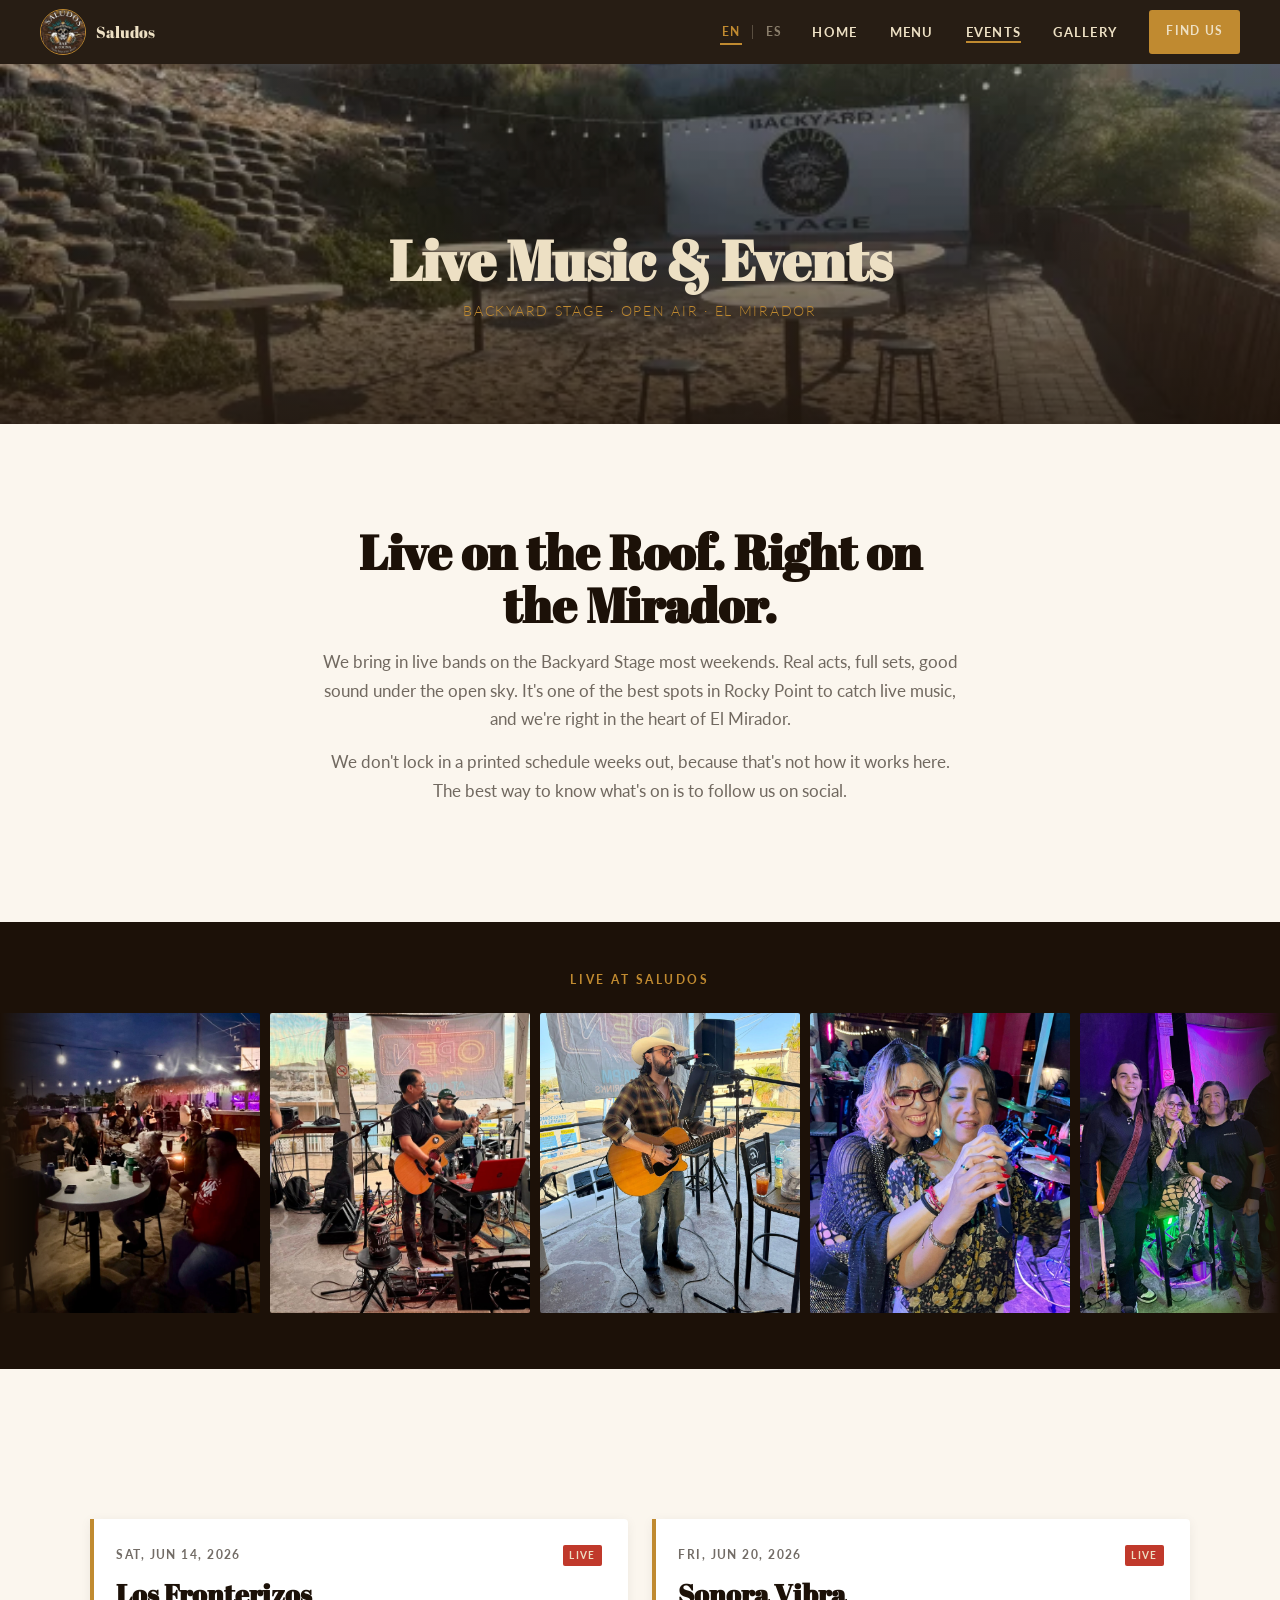
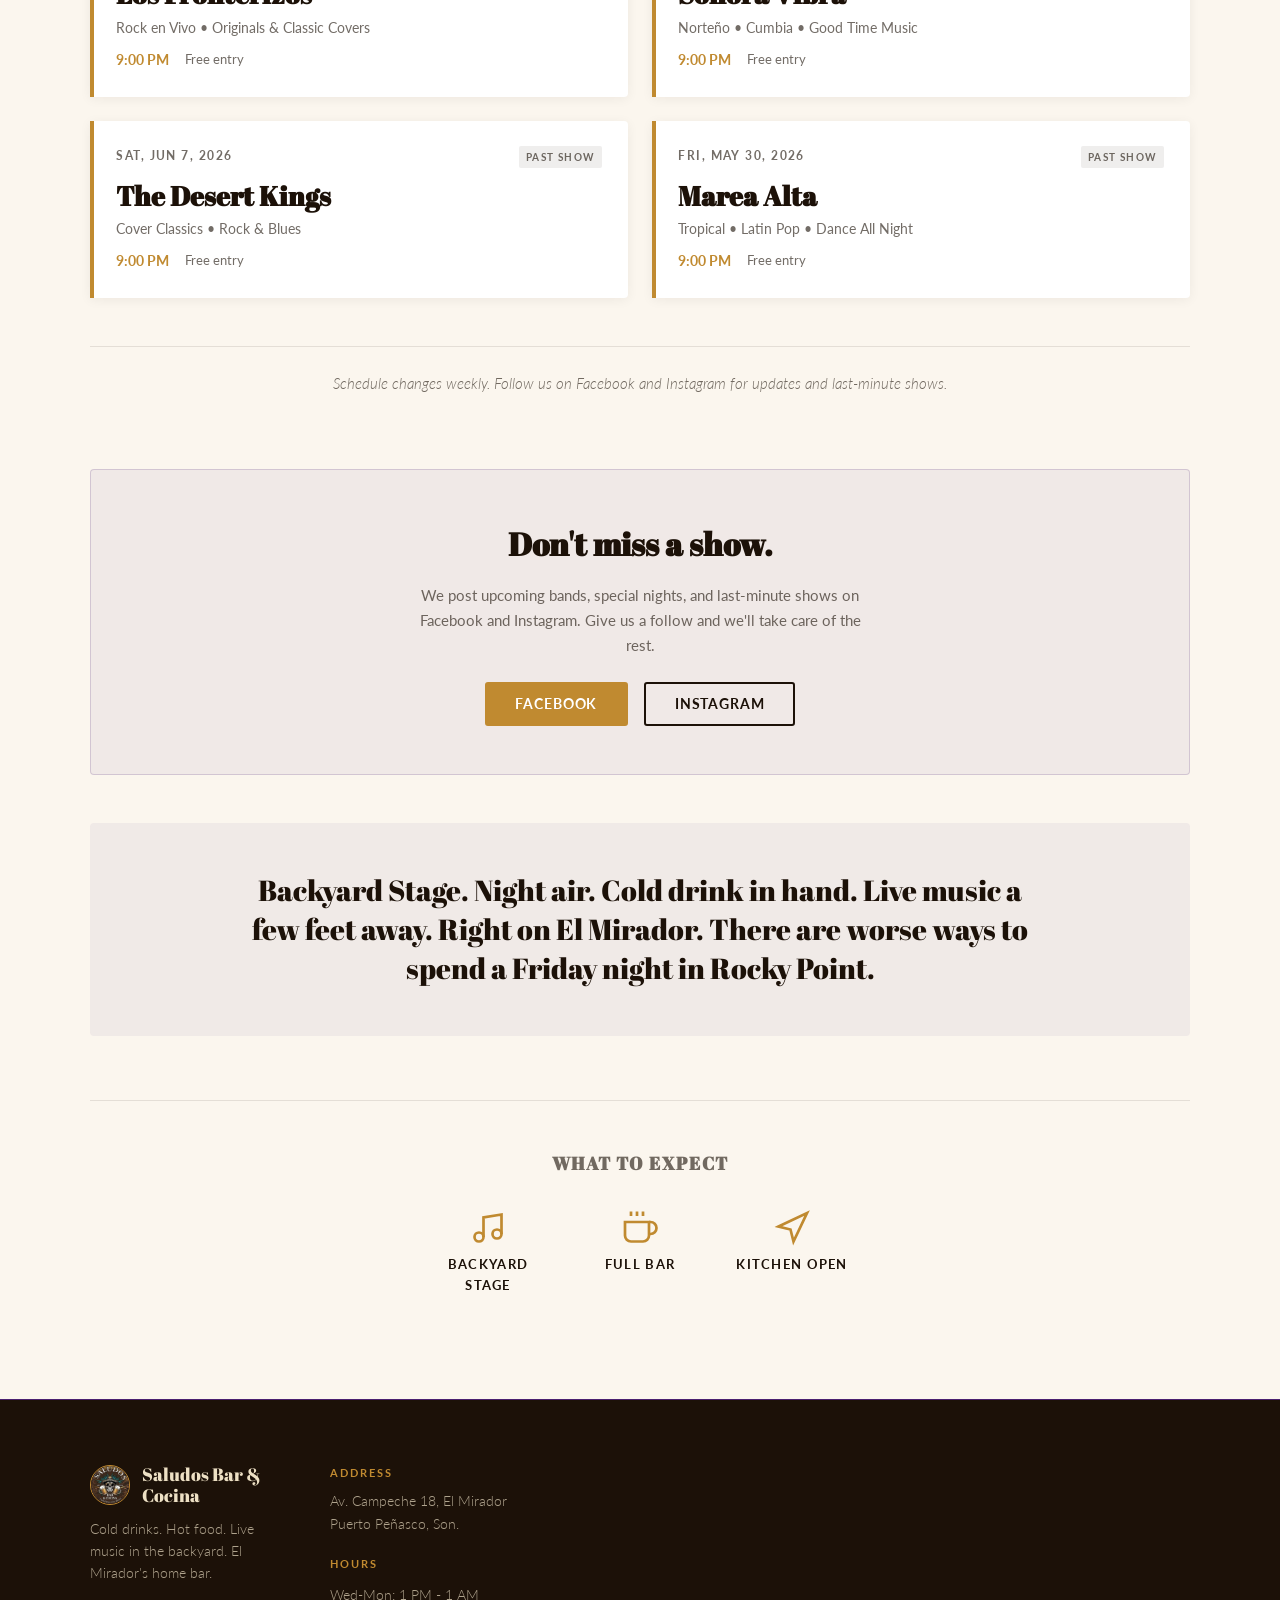
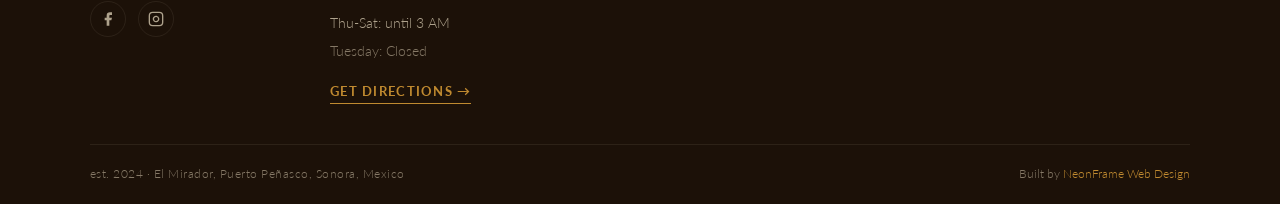
==== commit 2f70f6b6: "Add live music photos to events page film strip and gallery Five real event photos (crowd, full band" ====
--- a/events.html
+++ b/events.html
@@ -94,6 +94,37 @@
             We don't lock in a printed schedule weeks out, because that's not how it works here. The best way to know what's on is to follow us on social.
           </p>
         </div>
+
+      </div>
+    </section>
+
+    <!-- ============================================================
+         LIVE PHOTO STRIP
+         ============================================================ -->
+    <section class="live-strip-section" aria-label="Live music photos">
+      <p class="live-strip__label" data-en="Live at Saludos" data-es="En Vivo en Saludos">Live at Saludos</p>
+      <div class="strip-track-wrapper">
+        <div class="strip-track">
+          <img class="strip-photo" src="assets/live_crowd.jpg"     alt="Crowd at the Saludos backyard under string lights at night" loading="lazy">
+          <img class="strip-photo" src="assets/live_band.jpg"      alt="Four-piece band performing on the Saludos Backyard Stage" loading="lazy">
+          <img class="strip-photo" src="assets/live_acoustic.jpg"  alt="Solo acoustic guitarist performing at Saludos Bar" loading="lazy">
+          <img class="strip-photo" src="assets/live_singers.jpg"   alt="Two women sharing the microphone on stage at Saludos" loading="lazy">
+          <img class="strip-photo" src="assets/live_band_pose.jpg" alt="Band posing on the Saludos Backyard Stage" loading="lazy">
+          <!-- Duplicate set for seamless loop -->
+          <img class="strip-photo" src="assets/live_crowd.jpg"     alt="" aria-hidden="true" loading="lazy">
+          <img class="strip-photo" src="assets/live_band.jpg"      alt="" aria-hidden="true" loading="lazy">
+          <img class="strip-photo" src="assets/live_acoustic.jpg"  alt="" aria-hidden="true" loading="lazy">
+          <img class="strip-photo" src="assets/live_singers.jpg"   alt="" aria-hidden="true" loading="lazy">
+          <img class="strip-photo" src="assets/live_band_pose.jpg" alt="" aria-hidden="true" loading="lazy">
+        </div>
+      </div>
+    </section>
+
+    <!-- ============================================================
+         EVENTS MAIN SECTION (continued)
+         ============================================================ -->
+    <section class="section" aria-label="Show schedule">
+      <div class="wrap">
 
         <!-- Event cards grid -->
         <div class="events-grid" aria-label="Show schedule">
--- a/css/style.css
+++ b/css/style.css
@@ -1762,6 +1762,58 @@
   margin: 0 auto;
 }
 
+/* Live photo strip (events page) */
+.live-strip-section {
+  background: var(--bg);
+  padding: 3rem 0 3.5rem;
+  overflow: hidden;
+}
+
+.live-strip__label {
+  text-align: center;
+  font-family: var(--f-body);
+  font-weight: 700;
+  font-size: 0.72rem;
+  letter-spacing: 0.22em;
+  text-transform: uppercase;
+  color: var(--amber);
+  margin-bottom: 1.5rem;
+}
+
+.strip-track-wrapper {
+  overflow: hidden;
+  width: 100%;
+  mask-image: linear-gradient(to right, transparent, black 6%, black 94%, transparent);
+  -webkit-mask-image: linear-gradient(to right, transparent, black 6%, black 94%, transparent);
+}
+
+.strip-track {
+  display: flex;
+  gap: 10px;
+  width: max-content;
+  animation: strip-scroll 28s linear infinite;
+}
+
+.strip-track:hover { animation-play-state: paused; }
+
+.strip-photo {
+  width: 260px;
+  height: 300px;
+  object-fit: cover;
+  flex-shrink: 0;
+  display: block;
+  border-radius: 2px;
+}
+
+@keyframes strip-scroll {
+  from { transform: translateX(0); }
+  to   { transform: translateX(-50%); }
+}
+
+@media (prefers-reduced-motion: reduce) {
+  .strip-track { animation: none; }
+}
+
 
 /* ================================================================
    PAGE: FIND US (find-us.html)
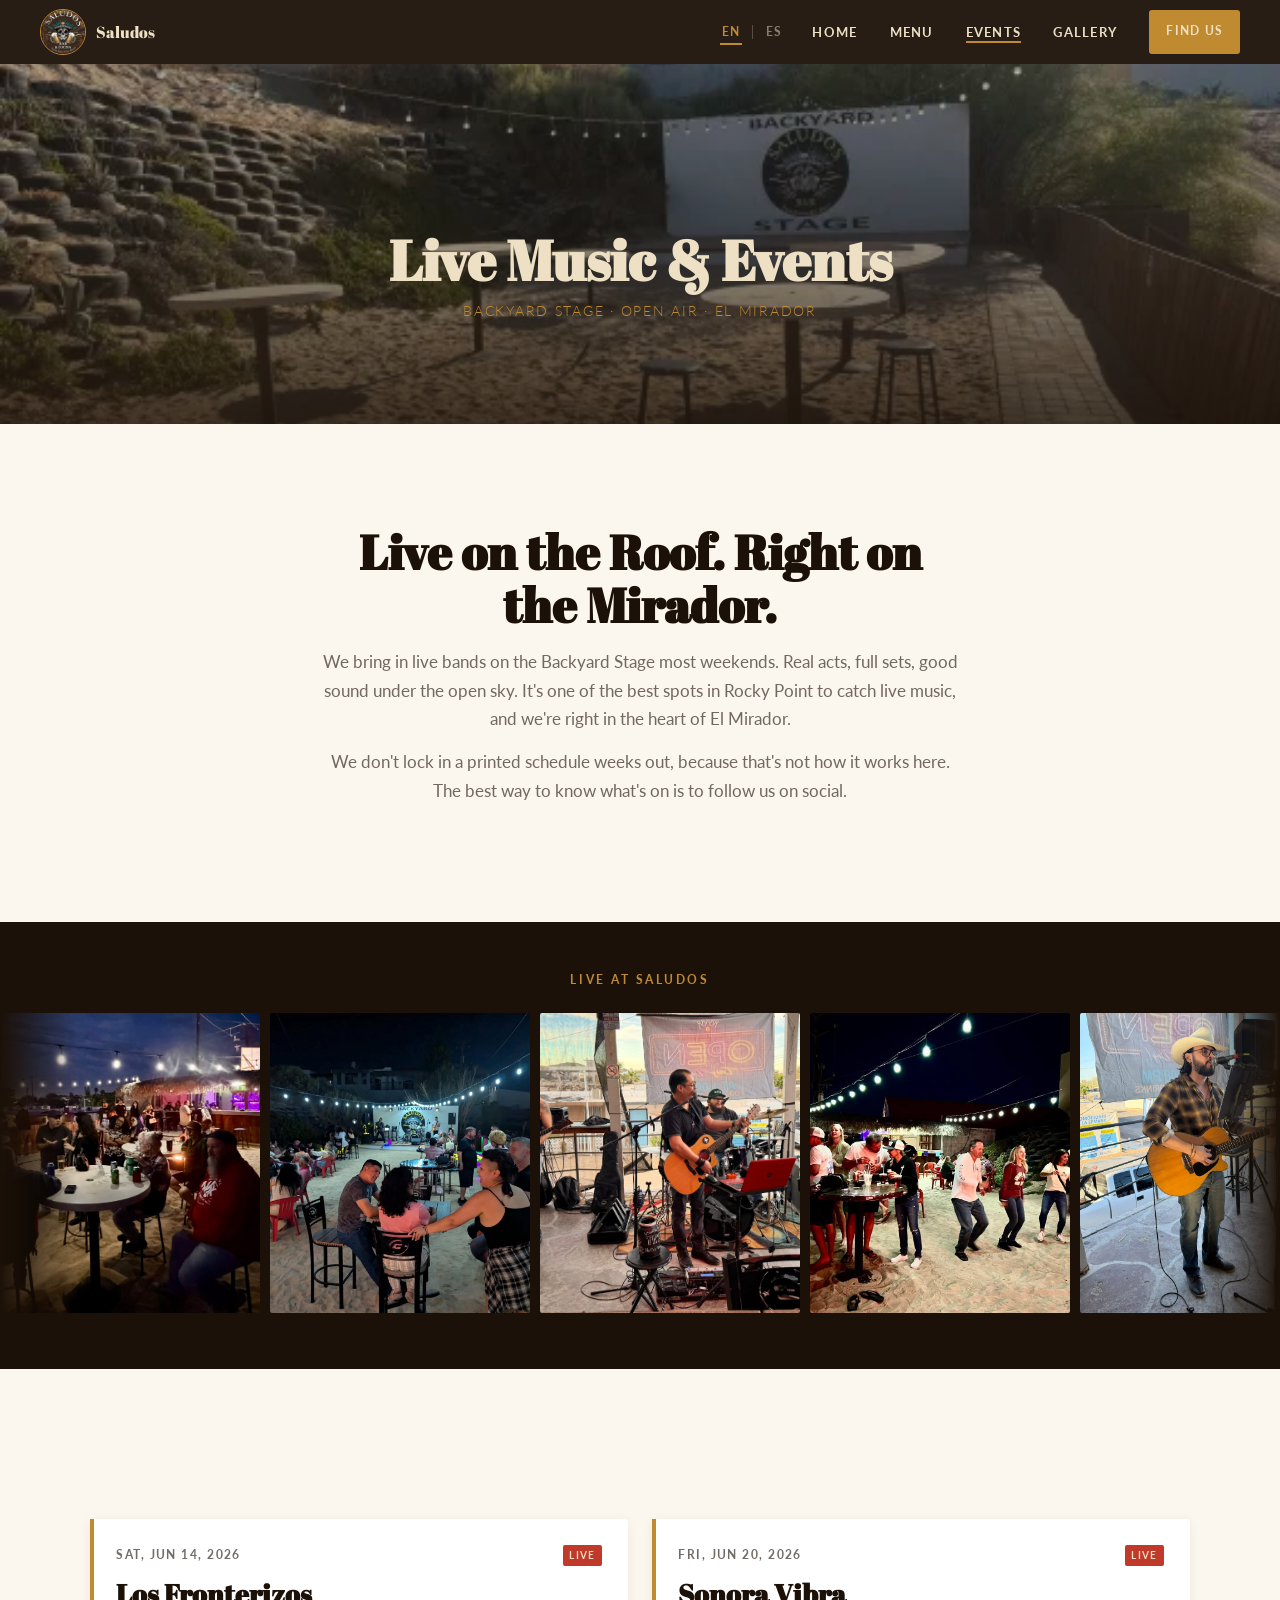
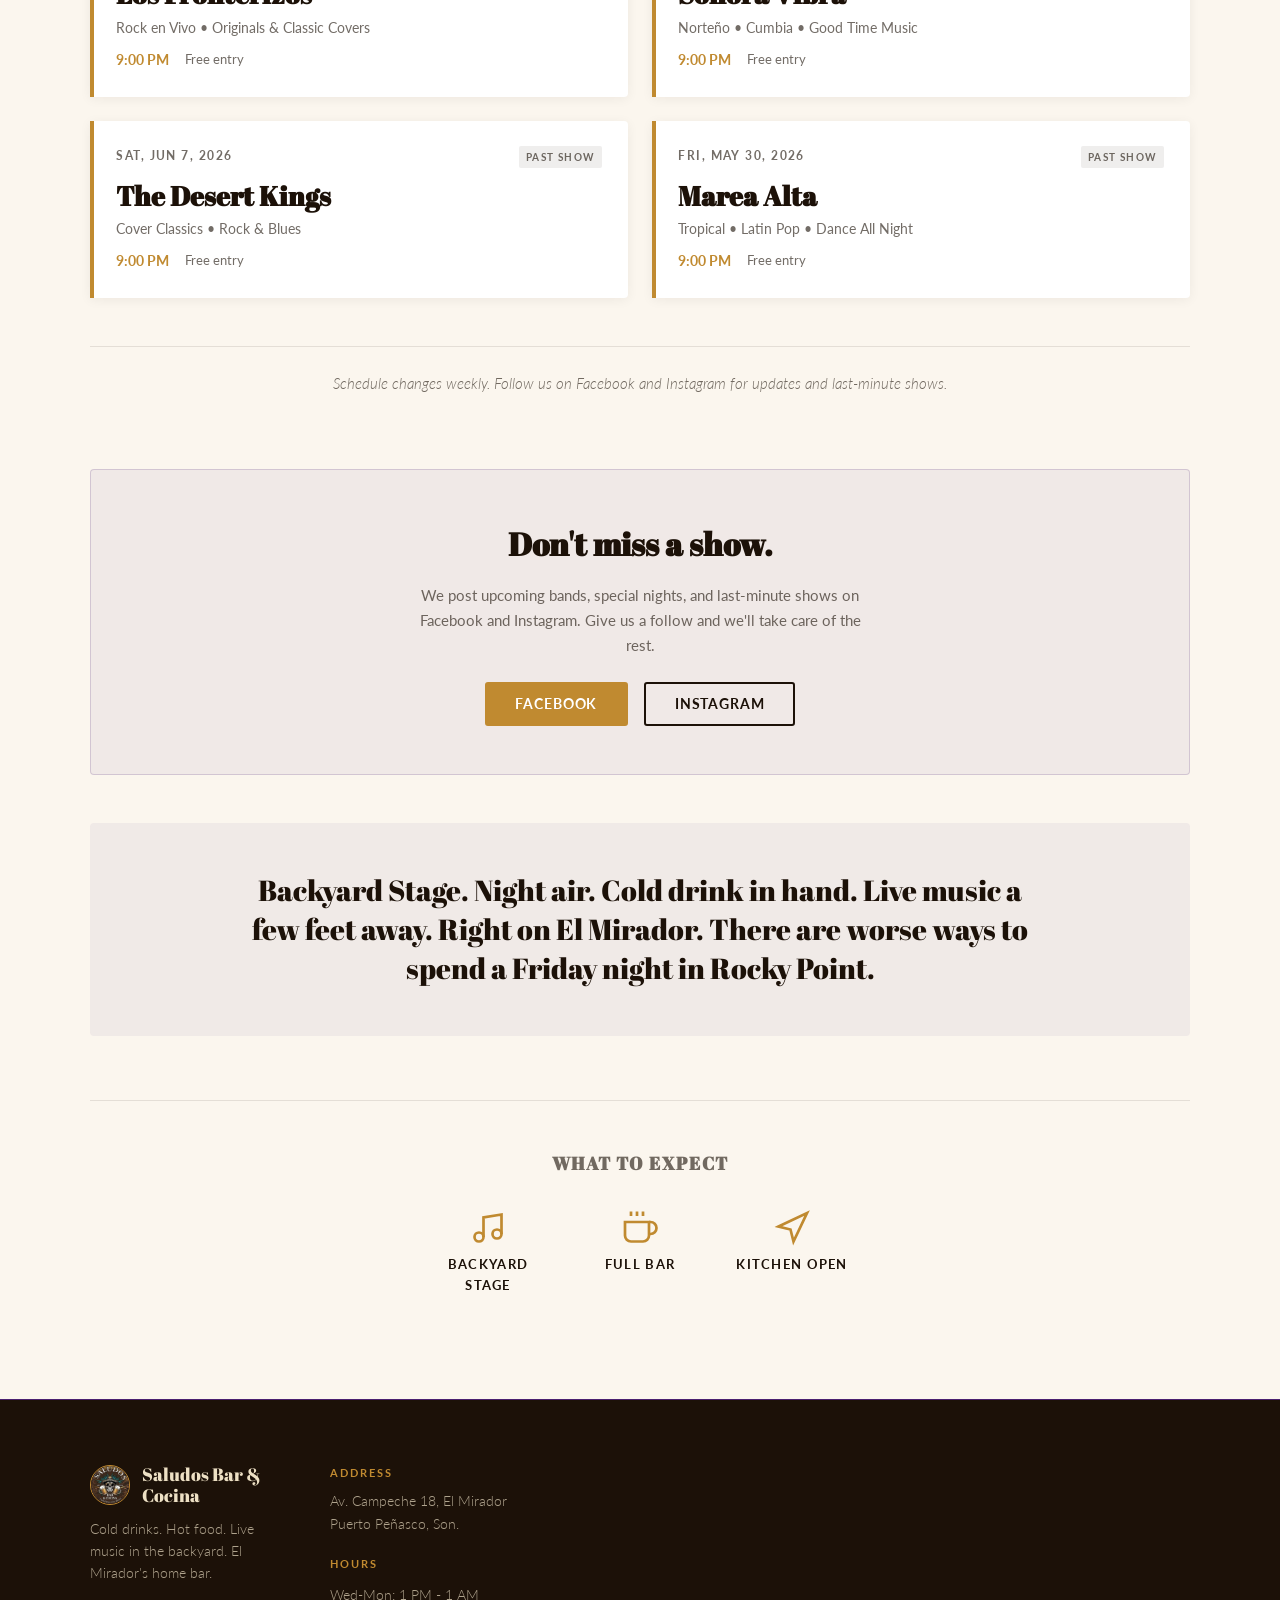
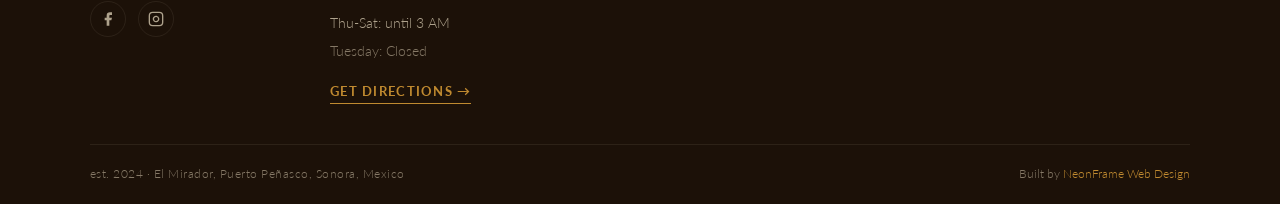
==== commit 8982edc7: "Add 4 more event photos; swap gallery food photos for people/atmosphere shots Film strip now has 9 p" ====
--- a/events.html
+++ b/events.html
@@ -105,17 +105,25 @@
       <p class="live-strip__label" data-en="Live at Saludos" data-es="En Vivo en Saludos">Live at Saludos</p>
       <div class="strip-track-wrapper">
         <div class="strip-track">
-          <img class="strip-photo" src="assets/live_crowd.jpg"     alt="Crowd at the Saludos backyard under string lights at night" loading="lazy">
-          <img class="strip-photo" src="assets/live_band.jpg"      alt="Four-piece band performing on the Saludos Backyard Stage" loading="lazy">
-          <img class="strip-photo" src="assets/live_acoustic.jpg"  alt="Solo acoustic guitarist performing at Saludos Bar" loading="lazy">
-          <img class="strip-photo" src="assets/live_singers.jpg"   alt="Two women sharing the microphone on stage at Saludos" loading="lazy">
-          <img class="strip-photo" src="assets/live_band_pose.jpg" alt="Band posing on the Saludos Backyard Stage" loading="lazy">
+          <img class="strip-photo" src="assets/live_crowd.jpg"      alt="Crowd at the Saludos backyard under string lights at night" loading="lazy">
+          <img class="strip-photo" src="assets/live_stage_night.jpg" alt="Full crowd at the Saludos Backyard Stage at night" loading="lazy">
+          <img class="strip-photo" src="assets/live_band.jpg"       alt="Four-piece band performing on the Saludos Backyard Stage" loading="lazy">
+          <img class="strip-photo" src="assets/live_dancing.jpg"    alt="People dancing in the sand at Saludos Bar" loading="lazy">
+          <img class="strip-photo" src="assets/live_acoustic.jpg"   alt="Solo acoustic guitarist performing at Saludos Bar" loading="lazy">
+          <img class="strip-photo" src="assets/live_daytime.jpg"    alt="Daytime show at the Saludos Backyard Stage" loading="lazy">
+          <img class="strip-photo" src="assets/live_singers.jpg"    alt="Two women sharing the microphone on stage at Saludos" loading="lazy">
+          <img class="strip-photo" src="assets/live_band_pose.jpg"  alt="Band posing on the Saludos Backyard Stage" loading="lazy">
+          <img class="strip-photo" src="assets/bar_dog.jpg"         alt="Bar dog with red bandana at Saludos" loading="lazy">
           <!-- Duplicate set for seamless loop -->
-          <img class="strip-photo" src="assets/live_crowd.jpg"     alt="" aria-hidden="true" loading="lazy">
-          <img class="strip-photo" src="assets/live_band.jpg"      alt="" aria-hidden="true" loading="lazy">
-          <img class="strip-photo" src="assets/live_acoustic.jpg"  alt="" aria-hidden="true" loading="lazy">
-          <img class="strip-photo" src="assets/live_singers.jpg"   alt="" aria-hidden="true" loading="lazy">
-          <img class="strip-photo" src="assets/live_band_pose.jpg" alt="" aria-hidden="true" loading="lazy">
+          <img class="strip-photo" src="assets/live_crowd.jpg"      alt="" aria-hidden="true" loading="lazy">
+          <img class="strip-photo" src="assets/live_stage_night.jpg" alt="" aria-hidden="true" loading="lazy">
+          <img class="strip-photo" src="assets/live_band.jpg"       alt="" aria-hidden="true" loading="lazy">
+          <img class="strip-photo" src="assets/live_dancing.jpg"    alt="" aria-hidden="true" loading="lazy">
+          <img class="strip-photo" src="assets/live_acoustic.jpg"   alt="" aria-hidden="true" loading="lazy">
+          <img class="strip-photo" src="assets/live_daytime.jpg"    alt="" aria-hidden="true" loading="lazy">
+          <img class="strip-photo" src="assets/live_singers.jpg"    alt="" aria-hidden="true" loading="lazy">
+          <img class="strip-photo" src="assets/live_band_pose.jpg"  alt="" aria-hidden="true" loading="lazy">
+          <img class="strip-photo" src="assets/bar_dog.jpg"         alt="" aria-hidden="true" loading="lazy">
         </div>
       </div>
     </section>
